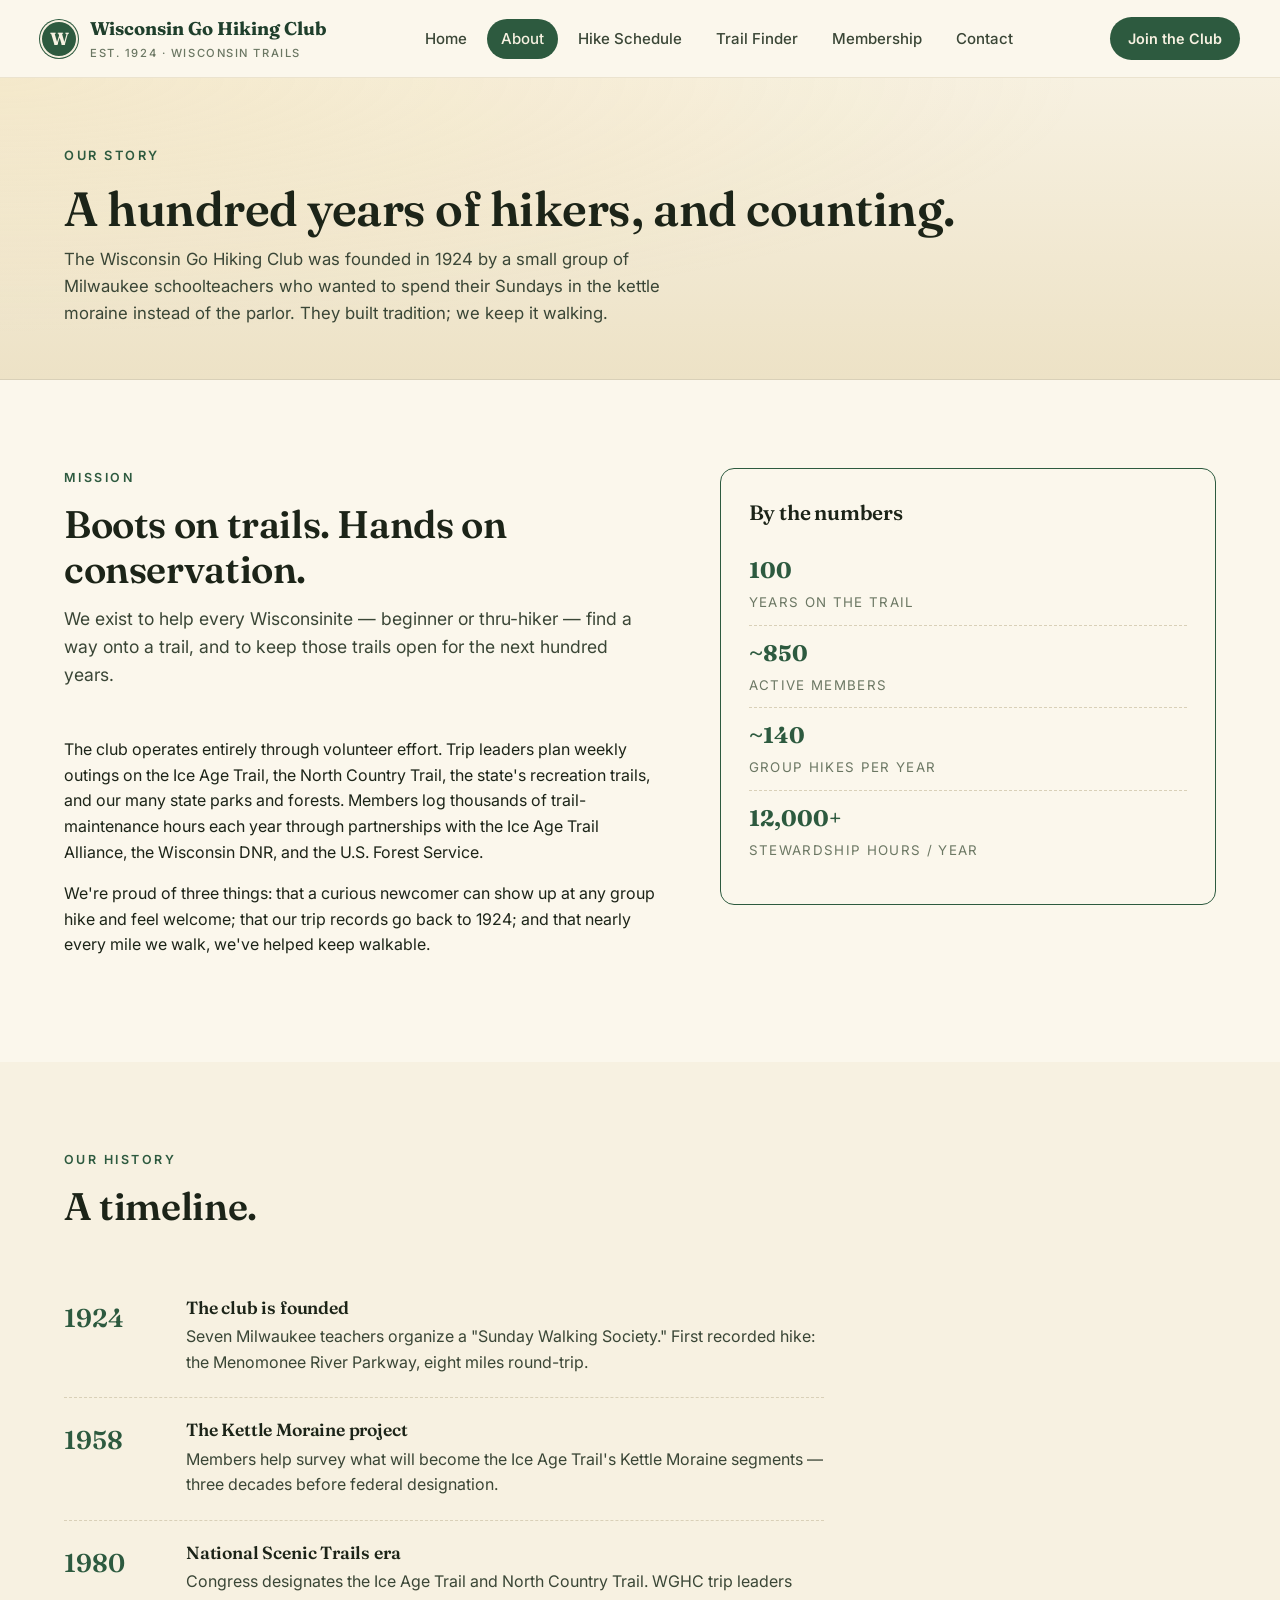
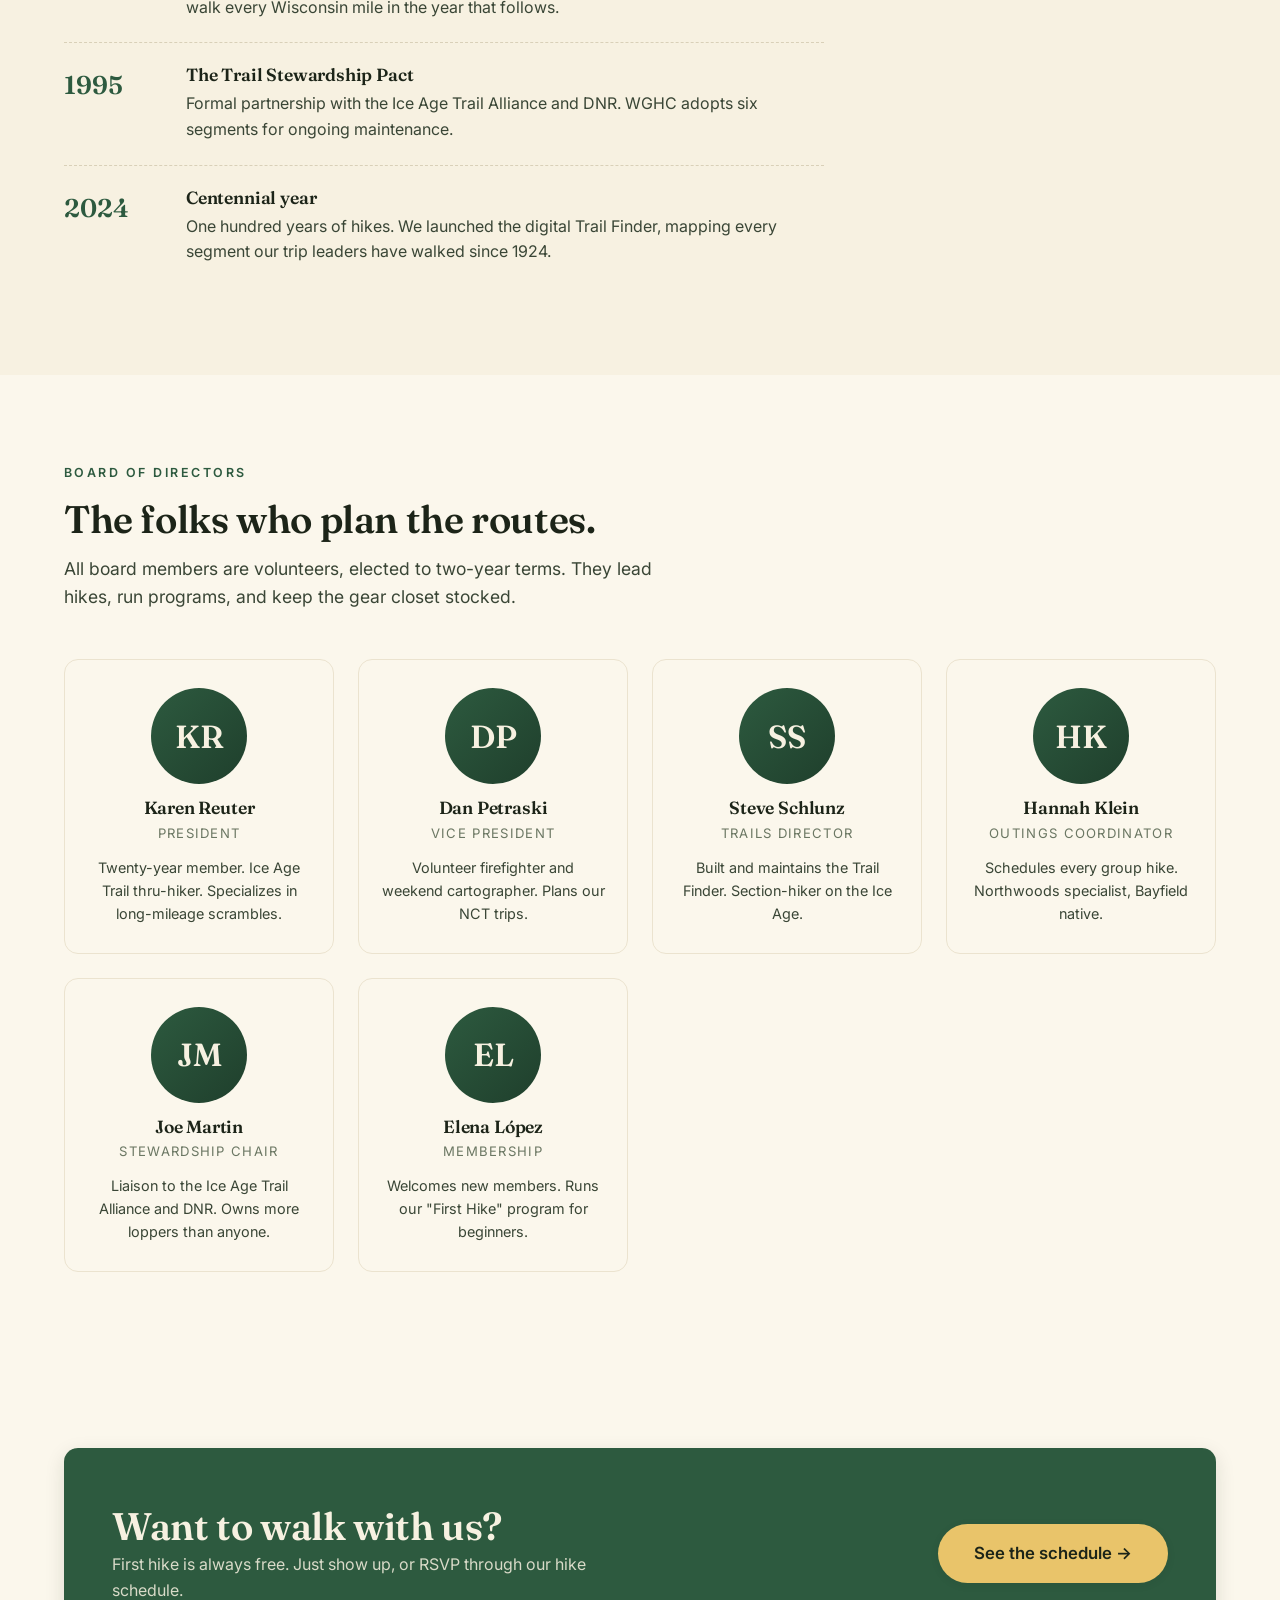
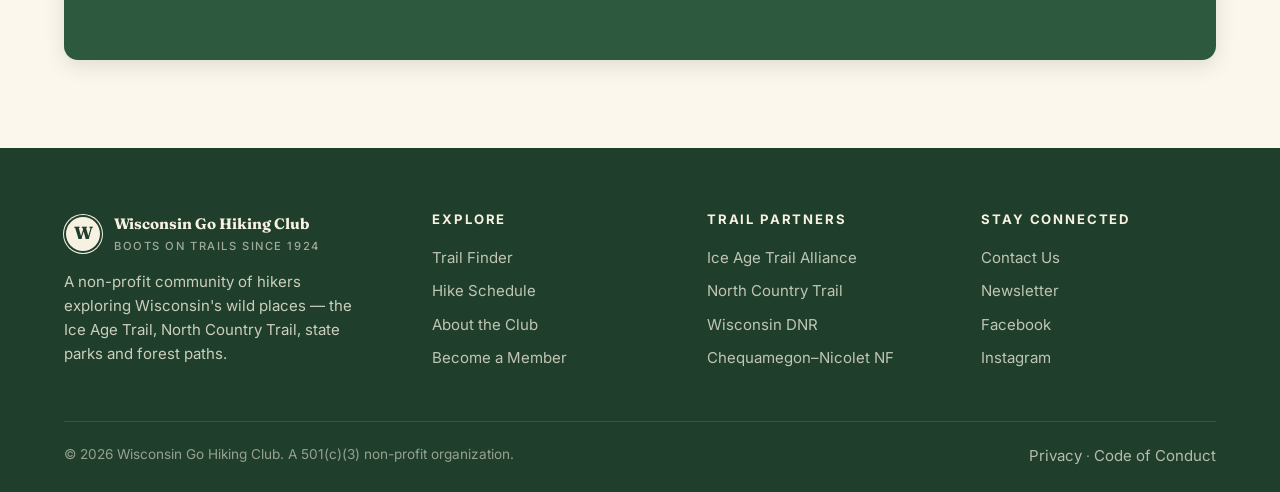
==== about.html @ 9f5a3e7f "Initial site: home, about, hikes, trail finder, membership, contact" ====
<!DOCTYPE html>
<html lang="en">
<head>
  <meta charset="UTF-8">
  <meta name="viewport" content="width=device-width, initial-scale=1.0">
  <title>About — Wisconsin Go Hiking Club</title>
  <link rel="preconnect" href="https://fonts.googleapis.com">
  <link rel="preconnect" href="https://fonts.gstatic.com" crossorigin>
  <link href="https://fonts.googleapis.com/css2?family=Fraunces:ital,wght@0,400;0,500;0,600;0,700;1,400;1,500&family=Inter:wght@400;500;600;700&display=swap" rel="stylesheet">
  <link rel="stylesheet" href="styles.css">
</head>
<body data-page="about">
  <div id="site-header"></div>

  <section class="search-hero">
    <div class="container">
      <span class="eyebrow" style="display:inline-block;font-size:.8rem;letter-spacing:.2em;text-transform:uppercase;color:var(--forest);font-weight:600;margin-bottom:14px;">Our story</span>
      <h1>A hundred years of hikers, and counting.</h1>
      <p>The Wisconsin Go Hiking Club was founded in 1924 by a small group of Milwaukee schoolteachers who wanted to spend their Sundays in the kettle moraine instead of the parlor. They built tradition; we keep it walking.</p>
    </div>
  </section>

  <section class="section">
    <div class="container" style="display:grid;grid-template-columns:1.2fr 1fr;gap:60px;align-items:start;">
      <div>
        <div class="section-head">
          <div class="eyebrow">Mission</div>
          <h2>Boots on trails. Hands on conservation.</h2>
          <p>We exist to help every Wisconsinite — beginner or thru-hiker — find a way onto a trail, and to keep those trails open for the next hundred years.</p>
        </div>

        <p>The club operates entirely through volunteer effort. Trip leaders plan weekly outings on the Ice Age Trail, the North Country Trail, the state's recreation trails, and our many state parks and forests. Members log thousands of trail-maintenance hours each year through partnerships with the Ice Age Trail Alliance, the Wisconsin DNR, and the U.S. Forest Service.</p>

        <p>We're proud of three things: that a curious newcomer can show up at any group hike and feel welcome; that our trip records go back to 1924; and that nearly every mile we walk, we've helped keep walkable.</p>
      </div>

      <div>
        <div class="pillar" style="border-color:var(--forest);">
          <h3 style="margin-bottom:18px;">By the numbers</h3>
          <ul style="list-style:none;padding:0;margin:0;">
            <li style="padding:10px 0;border-bottom:1px dashed var(--line);"><strong style="font-family:var(--font-serif);font-size:1.4rem;color:var(--forest);">100</strong><br><small style="color:var(--muted);text-transform:uppercase;letter-spacing:.1em;">years on the trail</small></li>
            <li style="padding:10px 0;border-bottom:1px dashed var(--line);"><strong style="font-family:var(--font-serif);font-size:1.4rem;color:var(--forest);">~850</strong><br><small style="color:var(--muted);text-transform:uppercase;letter-spacing:.1em;">active members</small></li>
            <li style="padding:10px 0;border-bottom:1px dashed var(--line);"><strong style="font-family:var(--font-serif);font-size:1.4rem;color:var(--forest);">~140</strong><br><small style="color:var(--muted);text-transform:uppercase;letter-spacing:.1em;">group hikes per year</small></li>
            <li style="padding:10px 0;"><strong style="font-family:var(--font-serif);font-size:1.4rem;color:var(--forest);">12,000+</strong><br><small style="color:var(--muted);text-transform:uppercase;letter-spacing:.1em;">stewardship hours / year</small></li>
          </ul>
        </div>
      </div>
    </div>
  </section>

  <section class="section cream">
    <div class="container">
      <div class="section-head">
        <div class="eyebrow">Our history</div>
        <h2>A timeline.</h2>
      </div>

      <div class="timeline">
        <div class="tl-item"><div class="tl-year">1924</div><div class="tl-body"><h4>The club is founded</h4><p>Seven Milwaukee teachers organize a "Sunday Walking Society." First recorded hike: the Menomonee River Parkway, eight miles round-trip.</p></div></div>
        <div class="tl-item"><div class="tl-year">1958</div><div class="tl-body"><h4>The Kettle Moraine project</h4><p>Members help survey what will become the Ice Age Trail's Kettle Moraine segments — three decades before federal designation.</p></div></div>
        <div class="tl-item"><div class="tl-year">1980</div><div class="tl-body"><h4>National Scenic Trails era</h4><p>Congress designates the Ice Age Trail and North Country Trail. WGHC trip leaders walk every Wisconsin mile in the year that follows.</p></div></div>
        <div class="tl-item"><div class="tl-year">1995</div><div class="tl-body"><h4>The Trail Stewardship Pact</h4><p>Formal partnership with the Ice Age Trail Alliance and DNR. WGHC adopts six segments for ongoing maintenance.</p></div></div>
        <div class="tl-item"><div class="tl-year">2024</div><div class="tl-body"><h4>Centennial year</h4><p>One hundred years of hikes. We launched the digital Trail Finder, mapping every segment our trip leaders have walked since 1924.</p></div></div>
      </div>
    </div>
  </section>

  <section class="section">
    <div class="container">
      <div class="section-head">
        <div class="eyebrow">Board of Directors</div>
        <h2>The folks who plan the routes.</h2>
        <p>All board members are volunteers, elected to two-year terms. They lead hikes, run programs, and keep the gear closet stocked.</p>
      </div>
      <div class="leaders">
        <div class="leader"><div class="avatar">KR</div><h4>Karen Reuter</h4><div class="role">President</div><p>Twenty-year member. Ice Age Trail thru-hiker. Specializes in long-mileage scrambles.</p></div>
        <div class="leader"><div class="avatar">DP</div><h4>Dan Petraski</h4><div class="role">Vice President</div><p>Volunteer firefighter and weekend cartographer. Plans our NCT trips.</p></div>
        <div class="leader"><div class="avatar">SS</div><h4>Steve Schlunz</h4><div class="role">Trails Director</div><p>Built and maintains the Trail Finder. Section-hiker on the Ice Age.</p></div>
        <div class="leader"><div class="avatar">HK</div><h4>Hannah Klein</h4><div class="role">Outings Coordinator</div><p>Schedules every group hike. Northwoods specialist, Bayfield native.</p></div>
        <div class="leader"><div class="avatar">JM</div><h4>Joe Martin</h4><div class="role">Stewardship Chair</div><p>Liaison to the Ice Age Trail Alliance and DNR. Owns more loppers than anyone.</p></div>
        <div class="leader"><div class="avatar">EL</div><h4>Elena López</h4><div class="role">Membership</div><p>Welcomes new members. Runs our "First Hike" program for beginners.</p></div>
      </div>
    </div>
  </section>

  <section class="section">
    <div class="container">
      <div class="cta-banner">
        <div>
          <h2>Want to walk with us?</h2>
          <p>First hike is always free. Just show up, or RSVP through our hike schedule.</p>
        </div>
        <a href="hikes.html" class="btn large">See the schedule →</a>
      </div>
    </div>
  </section>

  <div id="site-footer"></div>
  <script src="partials.js"></script>
</body>
</html>
---- styles.css ----
/* =========================================================================
   Wisconsin Go Hiking Club — Website Redesign
   ========================================================================= */

:root {
  /* Brand palette */
  --forest:      #2d5a3f;
  --forest-deep: #1f3f2c;
  --forest-soft: #4a7a5c;
  --moss:        #6b8e5a;
  --cream:       #f7f1e1;
  --parchment:   #fbf7ec;
  --bark:        #5c4a36;
  --ink:         #1c2418;
  --ink-soft:    #3a4636;
  --muted:       #6b7763;
  --line:        #d9d0b8;
  --line-soft:   #ebe3cf;

  /* Trail accents (from app) */
  --iat: #e9c46a;       /* Ice Age Trail */
  --nct: #4a90d9;       /* North Country Trail */
  --nrt: #515e3c;       /* Recreation & Forest Trails */
  --park: #b08968;      /* Parks accent */

  /* Difficulty (from app) */
  --diff-easy:      #2d6a4f;
  --diff-moderate:  #c89421;
  --diff-strenuous: #c0533a;

  /* Sizing */
  --radius:      14px;
  --radius-sm:   8px;
  --shadow-sm:   0 2px 8px rgba(28, 36, 24, 0.08);
  --shadow-md:   0 6px 20px rgba(28, 36, 24, 0.12);
  --shadow-lg:   0 18px 40px rgba(28, 36, 24, 0.18);
  --container:   1200px;

  /* Typography */
  --font-serif: "Fraunces", "Cormorant Garamond", "Georgia", serif;
  --font-sans:  "Inter", -apple-system, BlinkMacSystemFont, "Segoe UI", Roboto, sans-serif;
}

/* ---------- reset ---------- */
*, *::before, *::after { box-sizing: border-box; }
html { scroll-behavior: smooth; }
body {
  margin: 0;
  font-family: var(--font-sans);
  font-size: 16px;
  line-height: 1.6;
  color: var(--ink);
  background: var(--parchment);
  -webkit-font-smoothing: antialiased;
}
img { max-width: 100%; display: block; }
button { font-family: inherit; cursor: pointer; }
a { color: var(--forest); text-decoration: none; transition: color .15s; }
a:hover { color: var(--forest-deep); }

h1, h2, h3, h4 {
  font-family: var(--font-serif);
  font-weight: 600;
  color: var(--ink);
  line-height: 1.15;
  letter-spacing: -0.01em;
  margin: 0 0 .5em;
}
h1 { font-size: clamp(2.4rem, 5vw, 4rem); }
h2 { font-size: clamp(1.8rem, 3vw, 2.6rem); }
h3 { font-size: 1.3rem; }
p  { margin: 0 0 1em; }

.container { max-width: var(--container); margin: 0 auto; padding: 0 24px; }

/* ---------- topo background pattern ---------- */
.topo-bg {
  background-image:
    radial-gradient(ellipse at top left, rgba(45, 90, 63, 0.06), transparent 50%),
    radial-gradient(ellipse at bottom right, rgba(233, 196, 106, 0.08), transparent 50%);
}

/* ---------- top navigation ---------- */
.site-header {
  position: sticky; top: 0; z-index: 50;
  background: rgba(251, 247, 236, 0.92);
  backdrop-filter: blur(10px);
  -webkit-backdrop-filter: blur(10px);
  border-bottom: 1px solid var(--line-soft);
}
.nav {
  display: flex; align-items: center; justify-content: space-between;
  padding: 14px 0;
}
.brand {
  display: flex; align-items: center; gap: 12px;
  font-family: var(--font-serif);
  font-weight: 700;
  font-size: 1.15rem;
  color: var(--forest-deep);
}
.brand .logo {
  width: 38px; height: 38px;
  border-radius: 50%;
  background: var(--forest);
  display: grid; place-items: center;
  color: var(--cream);
  font-family: var(--font-serif);
  font-size: 1.1rem;
  font-weight: 700;
  box-shadow: inset 0 0 0 2px var(--cream), 0 0 0 1px var(--forest);
}
.brand .brand-text small {
  display: block;
  font-family: var(--font-sans);
  font-weight: 500;
  font-size: .7rem;
  letter-spacing: .14em;
  text-transform: uppercase;
  color: var(--muted);
  margin-top: 2px;
}

.nav-links {
  display: flex; gap: 6px; list-style: none; margin: 0; padding: 0;
}
.nav-links a {
  display: inline-block;
  padding: 8px 14px;
  border-radius: 999px;
  font-weight: 500;
  font-size: .94rem;
  color: var(--ink-soft);
}
.nav-links a:hover { background: var(--cream); color: var(--forest-deep); }
.nav-links a.active {
  background: var(--forest);
  color: var(--cream);
}

.nav-cta {
  background: var(--forest);
  color: var(--cream);
  padding: 10px 18px;
  border-radius: 999px;
  font-weight: 600;
  font-size: .9rem;
  border: 0;
}
.nav-cta:hover { background: var(--forest-deep); color: var(--cream); }

.menu-toggle { display: none; background: none; border: 0; font-size: 1.6rem; color: var(--forest-deep); }

@media (max-width: 880px) {
  .menu-toggle { display: block; }
  .nav-links, .nav-cta { display: none; }
  .nav-links.open { display: flex; flex-direction: column; position: absolute; top: 70px; right: 24px; background: var(--parchment); padding: 14px; border-radius: var(--radius); box-shadow: var(--shadow-md); border: 1px solid var(--line-soft); }
}

/* ---------- buttons ---------- */
.btn {
  display: inline-flex; align-items: center; gap: 8px;
  background: var(--forest);
  color: var(--cream);
  padding: 14px 28px;
  border-radius: 999px;
  font-weight: 600;
  font-size: .98rem;
  border: 0;
  transition: transform .15s, background .15s, box-shadow .15s;
  box-shadow: var(--shadow-sm);
}
.btn:hover { background: var(--forest-deep); transform: translateY(-1px); color: var(--cream); box-shadow: var(--shadow-md); }
.btn.secondary { background: transparent; color: var(--forest-deep); border: 1.5px solid var(--forest); box-shadow: none; }
.btn.secondary:hover { background: var(--forest); color: var(--cream); }
.btn.large { padding: 16px 36px; font-size: 1.05rem; }
.btn.full { width: 100%; justify-content: center; }

/* ---------- hero ---------- */
.hero {
  position: relative;
  padding: 96px 0 120px;
  background:
    radial-gradient(ellipse 80% 50% at 20% 30%, rgba(233, 196, 106, 0.22), transparent 70%),
    radial-gradient(ellipse 70% 50% at 80% 70%, rgba(74, 144, 217, 0.14), transparent 70%),
    linear-gradient(180deg, #f7f1e1 0%, #eee5cc 100%);
  overflow: hidden;
}
.hero::before {
  content: "";
  position: absolute; inset: 0;
  background-image:
    repeating-radial-gradient(circle at 20% 80%, transparent 0 30px, rgba(45, 90, 63, 0.04) 31px 32px),
    repeating-radial-gradient(circle at 80% 20%, transparent 0 25px, rgba(45, 90, 63, 0.03) 26px 27px);
  pointer-events: none;
}
.hero-inner { position: relative; max-width: 900px; }
.hero .eyebrow {
  display: inline-block;
  font-size: .8rem;
  letter-spacing: .2em;
  text-transform: uppercase;
  color: var(--forest);
  font-weight: 600;
  margin-bottom: 22px;
  padding: 8px 16px;
  background: rgba(255, 255, 255, 0.7);
  border-radius: 999px;
  border: 1px solid var(--line);
}
.hero h1 {
  margin-bottom: 22px;
  color: var(--ink);
}
.hero h1 em {
  font-style: italic;
  color: var(--forest);
  font-weight: 500;
}
.hero .lede {
  font-size: 1.2rem;
  color: var(--ink-soft);
  margin-bottom: 32px;
  max-width: 600px;
}
.hero-actions { display: flex; gap: 14px; flex-wrap: wrap; }

.hero-stats {
  display: grid;
  grid-template-columns: repeat(auto-fit, minmax(180px, 1fr));
  gap: 28px;
  margin-top: 72px;
  padding-top: 36px;
  border-top: 1px solid var(--line);
}
.stat .num {
  font-family: var(--font-serif);
  font-size: 2.4rem;
  font-weight: 600;
  color: var(--forest);
  line-height: 1;
}
.stat .lbl {
  display: block; margin-top: 6px;
  font-size: .85rem;
  letter-spacing: .12em;
  text-transform: uppercase;
  color: var(--muted);
}

/* ---------- generic sections ---------- */
.section { padding: 88px 0; }
.section.tight { padding: 56px 0; }
.section-head { max-width: 780px; margin-bottom: 48px; }
.section-head .eyebrow {
  font-size: .78rem;
  letter-spacing: .2em;
  text-transform: uppercase;
  color: var(--forest);
  font-weight: 600;
  margin-bottom: 14px;
}
.section-head h2 { margin-bottom: 14px; }
.section-head p { color: var(--ink-soft); font-size: 1.1rem; max-width: 640px; }
.section.cream { background: var(--cream); }
.section.forest { background: var(--forest-deep); color: var(--cream); }
.section.forest h2, .section.forest h3 { color: var(--cream); }
.section.forest p { color: rgba(247, 241, 225, 0.85); }

/* ---------- pillar grid (3-column on home) ---------- */
.pillars {
  display: grid;
  grid-template-columns: repeat(auto-fit, minmax(260px, 1fr));
  gap: 28px;
}
.pillar {
  background: var(--parchment);
  border: 1px solid var(--line-soft);
  border-radius: var(--radius);
  padding: 32px 28px;
  transition: transform .2s, box-shadow .2s, border-color .2s;
}
.pillar:hover { transform: translateY(-4px); box-shadow: var(--shadow-md); border-color: var(--line); }
.pillar .icon {
  width: 52px; height: 52px;
  border-radius: 12px;
  background: var(--cream);
  display: grid; place-items: center;
  font-size: 1.6rem;
  margin-bottom: 20px;
}
.pillar h3 { margin-bottom: 8px; }
.pillar p { color: var(--ink-soft); font-size: .98rem; margin-bottom: 0; }

/* ---------- hike event cards ---------- */
.events {
  display: grid;
  grid-template-columns: repeat(auto-fit, minmax(300px, 1fr));
  gap: 24px;
}
.event-card {
  background: var(--parchment);
  border: 1px solid var(--line-soft);
  border-radius: var(--radius);
  overflow: hidden;
  display: flex; flex-direction: column;
  transition: transform .2s, box-shadow .2s;
}
.event-card:hover { transform: translateY(-3px); box-shadow: var(--shadow-md); }
.event-card .event-img {
  height: 160px;
  background: linear-gradient(135deg, var(--forest-soft) 0%, var(--forest-deep) 100%);
  position: relative;
  overflow: hidden;
}
.event-card .event-img::after {
  content: "";
  position: absolute; inset: 0;
  background:
    radial-gradient(ellipse at 30% 70%, rgba(233, 196, 106, 0.3), transparent 60%),
    radial-gradient(ellipse at 70% 30%, rgba(247, 241, 225, 0.15), transparent 60%);
}
.event-card.iat .event-img { background: linear-gradient(135deg, #d4a843 0%, #8b6f2a 100%); }
.event-card.nct .event-img { background: linear-gradient(135deg, #6ba9e3 0%, #2d5a8a 100%); }
.event-card.nrt .event-img { background: linear-gradient(135deg, #6b8e5a 0%, #34452a 100%); }
.event-card .event-body { padding: 22px 24px; flex: 1; display: flex; flex-direction: column; }
.event-card .date-chip {
  display: inline-flex; align-items: center; gap: 8px;
  font-size: .82rem;
  font-weight: 600;
  color: var(--forest-deep);
  letter-spacing: .04em;
  text-transform: uppercase;
  margin-bottom: 10px;
}
.event-card h3 { font-size: 1.25rem; margin-bottom: 8px; }
.event-card .event-meta {
  display: flex; gap: 14px; flex-wrap: wrap;
  font-size: .85rem; color: var(--muted);
  margin-top: 12px;
  padding-top: 14px;
  border-top: 1px dashed var(--line);
}
.event-card .event-meta span { display: inline-flex; align-items: center; gap: 5px; }

/* ---------- trail-system showcase ---------- */
.trail-systems {
  display: grid;
  grid-template-columns: repeat(auto-fit, minmax(280px, 1fr));
  gap: 24px;
}
.ts-card {
  position: relative;
  padding: 36px 28px 32px;
  border-radius: var(--radius);
  overflow: hidden;
  color: var(--ink);
  background: var(--parchment);
  border: 1px solid var(--line-soft);
  transition: transform .25s, box-shadow .25s;
}
.ts-card:hover { transform: translateY(-4px); box-shadow: var(--shadow-md); }
.ts-card.iat { background: linear-gradient(160deg, #f9e9b8 0%, #f7f1e1 80%); border-color: #e9c46a; }
.ts-card.nct { background: linear-gradient(160deg, #cfe1f4 0%, #f3f6fb 80%); border-color: #8db8e0; color: var(--ink); }
.ts-card.nrt { background: linear-gradient(160deg, #cad8b8 0%, #ecefe2 80%); border-color: #8aa074; }
.ts-card .ts-icon { font-size: 2.4rem; margin-bottom: 14px; }
.ts-card h3 { font-size: 1.45rem; margin-bottom: 4px; }
.ts-card .ts-miles {
  font-family: var(--font-serif);
  font-size: 1.05rem;
  color: var(--forest-deep);
  font-weight: 600;
  margin-bottom: 14px;
}
.ts-card p { color: var(--ink-soft); font-size: .96rem; margin-bottom: 18px; }
.ts-card .ts-link {
  font-weight: 600; font-size: .9rem;
  color: var(--forest-deep);
  text-decoration: underline; text-underline-offset: 4px;
}

/* ---------- footer ---------- */
.site-footer {
  background: var(--forest-deep);
  color: rgba(247, 241, 225, 0.8);
  padding: 64px 0 24px;
  margin-top: 0;
}
.footer-grid {
  display: grid;
  grid-template-columns: 1.4fr 1fr 1fr 1fr;
  gap: 40px;
  margin-bottom: 40px;
}
.site-footer h4 {
  color: var(--cream);
  font-family: var(--font-sans);
  font-size: .82rem;
  letter-spacing: .14em;
  text-transform: uppercase;
  margin-bottom: 18px;
  font-weight: 700;
}
.site-footer ul { list-style: none; margin: 0; padding: 0; }
.site-footer ul li { margin-bottom: 8px; }
.site-footer a { color: rgba(247, 241, 225, 0.75); font-size: .94rem; }
.site-footer a:hover { color: var(--iat); }
.site-footer .brand { color: var(--cream); margin-bottom: 14px; }
.site-footer .brand .logo { background: var(--cream); color: var(--forest-deep); box-shadow: inset 0 0 0 2px var(--forest-deep), 0 0 0 1px var(--cream); }
.site-footer .brand .brand-text small { color: rgba(247, 241, 225, 0.6); }
.footer-bottom {
  border-top: 1px solid rgba(247, 241, 225, 0.12);
  padding-top: 22px;
  display: flex; justify-content: space-between; flex-wrap: wrap; gap: 12px;
  font-size: .85rem;
  color: rgba(247, 241, 225, 0.55);
}
@media (max-width: 800px) {
  .footer-grid { grid-template-columns: 1fr 1fr; }
}
@media (max-width: 500px) {
  .footer-grid { grid-template-columns: 1fr; }
}

/* =========================================================================
   Trail Search Page
   ========================================================================= */
.search-hero {
  background:
    radial-gradient(ellipse at top left, rgba(233, 196, 106, 0.18), transparent 60%),
    linear-gradient(180deg, #f7f1e1 0%, #ede2c6 100%);
  padding: 64px 0 36px;
  border-bottom: 1px solid var(--line);
}
.search-hero h1 { font-size: clamp(2rem, 4vw, 3rem); margin-bottom: 10px; }
.search-hero p { color: var(--ink-soft); font-size: 1.05rem; max-width: 620px; }

.search-bar {
  margin-top: 28px;
  background: #fff;
  border: 1px solid var(--line);
  border-radius: var(--radius);
  padding: 6px 6px 6px 22px;
  display: flex; align-items: center; gap: 12px;
  box-shadow: var(--shadow-sm);
}
.search-bar input {
  flex: 1;
  border: 0;
  outline: none;
  font-size: 1.05rem;
  padding: 14px 0;
  background: transparent;
  font-family: inherit;
  color: var(--ink);
}
.search-bar .clear-x {
  background: none; border: 0; color: var(--muted); font-size: 1.4rem;
  padding: 6px 10px; cursor: pointer;
}
.search-bar .search-go {
  background: var(--forest);
  color: var(--cream);
  border: 0;
  padding: 12px 28px;
  border-radius: 10px;
  font-weight: 600;
}

.search-tools {
  display: flex;
  flex-wrap: wrap;
  align-items: center;
  gap: 18px 28px;
  margin-top: 22px;
  font-size: .92rem;
  color: var(--ink-soft);
}
.search-tools .tool-group {
  display: flex; align-items: center; gap: 10px;
}
.search-tools label.lbl {
  font-weight: 600;
  font-size: .78rem;
  letter-spacing: .12em;
  text-transform: uppercase;
  color: var(--muted);
}
.chips { display: flex; gap: 6px; flex-wrap: wrap; }
.chip {
  background: transparent;
  border: 1px solid var(--line);
  color: var(--ink-soft);
  padding: 6px 14px;
  border-radius: 999px;
  font-size: .85rem;
  font-weight: 500;
  transition: all .15s;
}
.chip:hover { border-color: var(--forest); color: var(--forest-deep); }
.chip.active {
  background: var(--forest);
  border-color: var(--forest);
  color: var(--cream);
}
.chip.iat.active      { background: var(--iat); border-color: var(--iat); color: var(--ink); }
.chip.nct.active      { background: var(--nct); border-color: var(--nct); color: #fff; }
.chip.nrt.active      { background: var(--nrt); border-color: var(--nrt); color: var(--cream); }
.chip.easy.active     { background: var(--diff-easy); border-color: var(--diff-easy); color: #fff; }
.chip.moderate.active { background: var(--diff-moderate); border-color: var(--diff-moderate); color: var(--ink); }
.chip.strenuous.active{ background: var(--diff-strenuous); border-color: var(--diff-strenuous); color: #fff; }

.toggle {
  display: inline-flex; align-items: center; gap: 8px;
  cursor: pointer; user-select: none;
}
.toggle input { accent-color: var(--forest); width: 16px; height: 16px; }

select.sort-select {
  background: #fff;
  border: 1px solid var(--line);
  padding: 8px 14px;
  border-radius: 999px;
  font-family: inherit;
  font-size: .9rem;
  color: var(--ink);
  cursor: pointer;
}

/* result summary bar */
.result-summary {
  padding: 18px 0;
  border-bottom: 1px solid var(--line-soft);
  font-size: .92rem;
  color: var(--muted);
  display: flex; justify-content: space-between; flex-wrap: wrap; gap: 10px;
}
.result-summary strong { color: var(--ink); font-weight: 600; }

/* result list */
.results {
  padding: 24px 0 80px;
  display: grid;
  grid-template-columns: repeat(auto-fill, minmax(330px, 1fr));
  gap: 22px;
}
.result-card {
  background: #fff;
  border: 1px solid var(--line-soft);
  border-radius: var(--radius);
  padding: 22px 22px 18px;
  transition: transform .15s, box-shadow .15s, border-color .15s;
  position: relative;
  display: flex; flex-direction: column;
  cursor: pointer;
}
.result-card:hover {
  transform: translateY(-3px);
  box-shadow: var(--shadow-md);
  border-color: var(--line);
}
.result-card .trail-stripe {
  position: absolute;
  top: 0; left: 0; bottom: 0;
  width: 5px;
  border-radius: var(--radius) 0 0 var(--radius);
}
.result-card.tid-iat .trail-stripe { background: var(--iat); }
.result-card.tid-nct .trail-stripe { background: var(--nct); }
.result-card.tid-nrt .trail-stripe { background: var(--nrt); }
.result-card.tid-park .trail-stripe { background: var(--park); }

.result-head {
  display: flex; justify-content: space-between; align-items: flex-start; gap: 10px;
  margin-bottom: 8px;
}
.result-head h3 {
  font-size: 1.15rem; margin: 0;
  line-height: 1.3;
}
.miles-badge {
  font-family: var(--font-serif);
  font-size: 1rem;
  font-weight: 600;
  color: var(--forest-deep);
  white-space: nowrap;
  background: var(--cream);
  padding: 4px 10px;
  border-radius: 999px;
}

.result-tags { display: flex; flex-wrap: wrap; gap: 6px; margin-bottom: 10px; }
.tag {
  display: inline-block;
  font-size: .72rem;
  font-weight: 600;
  letter-spacing: .06em;
  text-transform: uppercase;
  padding: 3px 9px;
  border-radius: 999px;
}
.tag.iat { background: rgba(233, 196, 106, 0.22); color: #8a6914; }
.tag.nct { background: rgba(74, 144, 217, 0.18); color: #205a90; }
.tag.nrt { background: rgba(81, 94, 60, 0.18); color: #3a4a25; }
.tag.park { background: rgba(176, 137, 104, 0.2); color: #6d4c2c; }
.tag.diff-easy      { background: rgba(45, 106, 79, 0.16); color: var(--diff-easy); }
.tag.diff-moderate  { background: rgba(233, 196, 106, 0.3); color: #8a6914; }
.tag.diff-strenuous { background: rgba(192, 83, 58, 0.18); color: var(--diff-strenuous); }
.tag.connecting { background: var(--line-soft); color: var(--muted); }

.result-county {
  font-size: .85rem; color: var(--muted);
  margin-bottom: 10px;
}
.result-county::before { content: "📍 "; }
.result-feat {
  font-size: .94rem; color: var(--ink-soft);
  margin-bottom: 10px;
}
.result-endpoint {
  font-size: .82rem; color: var(--muted);
  margin: 8px 0 0;
  padding-top: 10px;
  border-top: 1px dashed var(--line);
  line-height: 1.45;
}
.result-actions {
  display: flex; gap: 8px; margin-top: 12px;
}
.result-actions a {
  font-size: .82rem;
  font-weight: 600;
  color: var(--forest-deep);
  padding: 6px 12px;
  border-radius: 999px;
  background: var(--cream);
  border: 1px solid var(--line-soft);
}
.result-actions a:hover { background: var(--forest); color: var(--cream); border-color: var(--forest); }

.no-results {
  grid-column: 1/-1;
  padding: 60px 24px;
  text-align: center;
  color: var(--muted);
  background: var(--cream);
  border-radius: var(--radius);
  border: 1px dashed var(--line);
}
.no-results h3 { color: var(--ink); font-size: 1.3rem; margin-bottom: 8px; }

/* =========================================================================
   Form (membership, contact)
   ========================================================================= */
.form-card {
  background: var(--parchment);
  border: 1px solid var(--line-soft);
  border-radius: var(--radius);
  padding: 36px;
  max-width: 640px;
}
.form-row { margin-bottom: 18px; }
.form-row label {
  display: block;
  font-size: .82rem;
  font-weight: 600;
  letter-spacing: .08em;
  text-transform: uppercase;
  color: var(--muted);
  margin-bottom: 6px;
}
.form-row input, .form-row textarea, .form-row select {
  width: 100%;
  background: #fff;
  border: 1px solid var(--line);
  padding: 12px 14px;
  border-radius: var(--radius-sm);
  font-family: inherit;
  font-size: 1rem;
  color: var(--ink);
}
.form-row input:focus, .form-row textarea:focus, .form-row select:focus {
  outline: none;
  border-color: var(--forest);
  box-shadow: 0 0 0 3px rgba(45, 90, 63, 0.14);
}

/* membership tiers */
.tiers {
  display: grid;
  grid-template-columns: repeat(auto-fit, minmax(260px, 1fr));
  gap: 22px;
  margin-bottom: 48px;
}
.tier {
  background: var(--parchment);
  border: 1px solid var(--line-soft);
  border-radius: var(--radius);
  padding: 32px 28px;
  position: relative;
}
.tier.featured { border: 2px solid var(--forest); background: #fff; box-shadow: var(--shadow-md); }
.tier .ribbon {
  position: absolute; top: -12px; right: 20px;
  background: var(--forest); color: var(--cream);
  font-size: .72rem; font-weight: 700; letter-spacing: .12em; text-transform: uppercase;
  padding: 4px 12px;
  border-radius: 999px;
}
.tier h3 { font-size: 1.3rem; margin-bottom: 4px; }
.tier .price {
  font-family: var(--font-serif);
  font-size: 2.4rem;
  font-weight: 600;
  color: var(--forest);
  margin: 14px 0;
}
.tier .price small { font-size: .9rem; color: var(--muted); font-family: var(--font-sans); font-weight: 500; }
.tier ul { list-style: none; padding: 0; margin: 0 0 22px; }
.tier ul li {
  padding: 6px 0 6px 22px;
  position: relative;
  color: var(--ink-soft);
  font-size: .95rem;
}
.tier ul li::before {
  content: "✓";
  position: absolute; left: 0;
  color: var(--forest);
  font-weight: 700;
}

/* leadership grid */
.leaders {
  display: grid;
  grid-template-columns: repeat(auto-fit, minmax(220px, 1fr));
  gap: 24px;
}
.leader {
  text-align: center;
  background: var(--parchment);
  border: 1px solid var(--line-soft);
  border-radius: var(--radius);
  padding: 28px 22px;
}
.leader .avatar {
  width: 96px; height: 96px;
  margin: 0 auto 14px;
  border-radius: 50%;
  background: linear-gradient(135deg, var(--forest) 0%, var(--forest-deep) 100%);
  color: var(--cream);
  display: grid; place-items: center;
  font-family: var(--font-serif);
  font-size: 2rem; font-weight: 600;
}
.leader h4 { font-family: var(--font-serif); margin-bottom: 4px; font-size: 1.1rem; }
.leader .role { font-size: .82rem; letter-spacing: .1em; text-transform: uppercase; color: var(--muted); margin-bottom: 12px; }
.leader p { font-size: .9rem; color: var(--ink-soft); margin: 0; }

/* ---------- timeline (about page) ---------- */
.timeline { max-width: 760px; }
.tl-item {
  display: grid;
  grid-template-columns: 100px 1fr;
  gap: 22px;
  padding: 22px 0;
  border-bottom: 1px dashed var(--line);
}
.tl-item:last-child { border-bottom: 0; }
.tl-year {
  font-family: var(--font-serif);
  font-size: 1.6rem;
  font-weight: 600;
  color: var(--forest);
}
.tl-body h4 { font-size: 1.1rem; margin-bottom: 6px; }
.tl-body p { color: var(--ink-soft); margin: 0; }

/* CTA banner */
.cta-banner {
  background: var(--forest);
  color: var(--cream);
  border-radius: var(--radius);
  padding: 56px 48px;
  display: flex; justify-content: space-between; align-items: center; gap: 24px;
  flex-wrap: wrap;
  box-shadow: var(--shadow-md);
}
.cta-banner h2 { color: var(--cream); margin-bottom: 4px; max-width: 540px; }
.cta-banner p { color: rgba(247, 241, 225, 0.85); margin: 0; max-width: 540px; }
.cta-banner .btn { background: var(--iat); color: var(--ink); }
.cta-banner .btn:hover { background: #f0d488; }

/* Detail panel for trail search */
.detail-panel {
  position: fixed;
  inset: 0;
  background: rgba(28, 36, 24, 0.45);
  backdrop-filter: blur(4px);
  z-index: 100;
  display: none;
  justify-content: center; align-items: flex-end;
  padding: 30px;
}
.detail-panel.open { display: flex; }
.detail-panel-inner {
  background: var(--parchment);
  border-radius: var(--radius) var(--radius) 0 0;
  max-width: 720px;
  width: 100%;
  max-height: 85vh;
  overflow-y: auto;
  padding: 36px 36px 28px;
  position: relative;
  box-shadow: var(--shadow-lg);
}
@media (min-width: 720px) {
  .detail-panel { align-items: center; }
  .detail-panel-inner { border-radius: var(--radius); }
}
.detail-panel .close-x {
  position: absolute; top: 16px; right: 16px;
  background: var(--cream);
  border: 1px solid var(--line);
  width: 36px; height: 36px;
  border-radius: 50%;
  font-size: 1.2rem; cursor: pointer;
  display: grid; place-items: center;
}
.detail-panel h2 { margin-bottom: 6px; }
.detail-panel .detail-meta { display: flex; gap: 10px; flex-wrap: wrap; margin-bottom: 18px; }
.detail-panel .detail-section { margin-bottom: 22px; }
.detail-panel .detail-section .lbl {
  font-size: .76rem;
  letter-spacing: .14em;
  text-transform: uppercase;
  color: var(--muted);
  font-weight: 600;
  margin-bottom: 6px;
}
.detail-panel .detail-section p { color: var(--ink-soft); margin: 0; line-height: 1.6; }
.detail-actions { display: flex; gap: 10px; flex-wrap: wrap; margin-top: 22px; padding-top: 22px; border-top: 1px solid var(--line); }

/* Area tag (new — for local trail areas) */
.tag.area { background: rgba(107, 142, 90, 0.2); color: #3e5530; }
.result-card.tid-area .trail-stripe { background: #6b8e5a; }

/* Elevation stats row */
.elev-stats {
  display: flex; flex-wrap: wrap; gap: 14px 22px;
  margin-bottom: 14px;
}
.stat-mini {
  display: flex; flex-direction: column;
  font-size: .82rem;
  color: var(--muted);
}
.stat-mini span {
  font-size: .68rem;
  letter-spacing: .12em;
  text-transform: uppercase;
  margin-bottom: 2px;
}
.stat-mini strong {
  font-family: var(--font-serif);
  font-size: 1.15rem;
  font-weight: 600;
  color: var(--forest-deep);
}

/* Elevation chart wrapper */
.elev-chart-wrap {
  background: #fff;
  border: 1px solid var(--line-soft);
  border-radius: var(--radius-sm);
  padding: 8px 8px 4px;
  margin-top: 8px;
}
.elev-loading {
  padding: 32px;
  text-align: center;
  color: var(--muted);
  font-size: .9rem;
}

/* Detail mini map */
.detail-map {
  height: 280px;
  border-radius: var(--radius-sm);
  border: 1px solid var(--line-soft);
  overflow: hidden;
  margin-top: 4px;
  background: var(--cream);
}

/* Leaflet popup tweaks to match site style */
.leaflet-popup-content-wrapper {
  border-radius: var(--radius-sm) !important;
  font-family: var(--font-sans);
}
.leaflet-popup-content { margin: 12px 14px !important; font-size: .92rem !important; }
.leaflet-container { font-family: var(--font-sans); }

/* utilities */
.center { text-align: center; }
.hidden { display: none !important; }
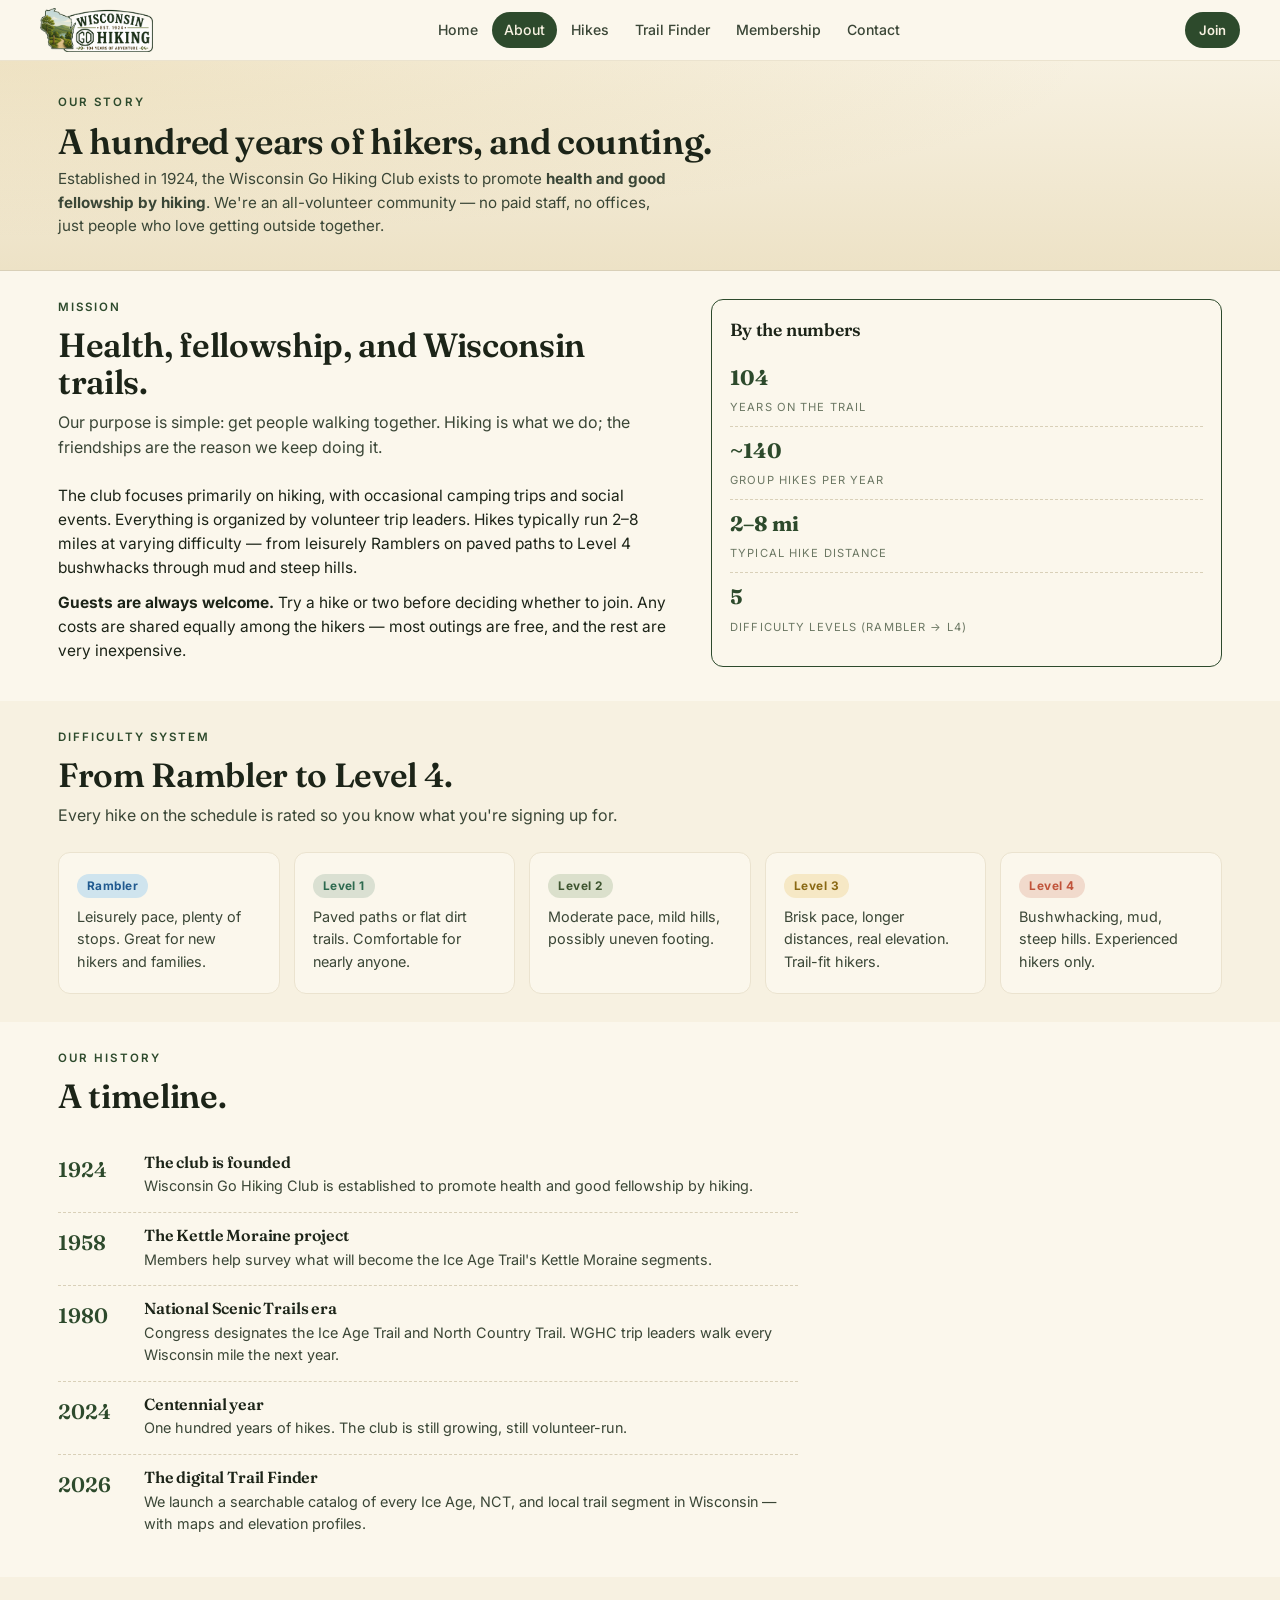
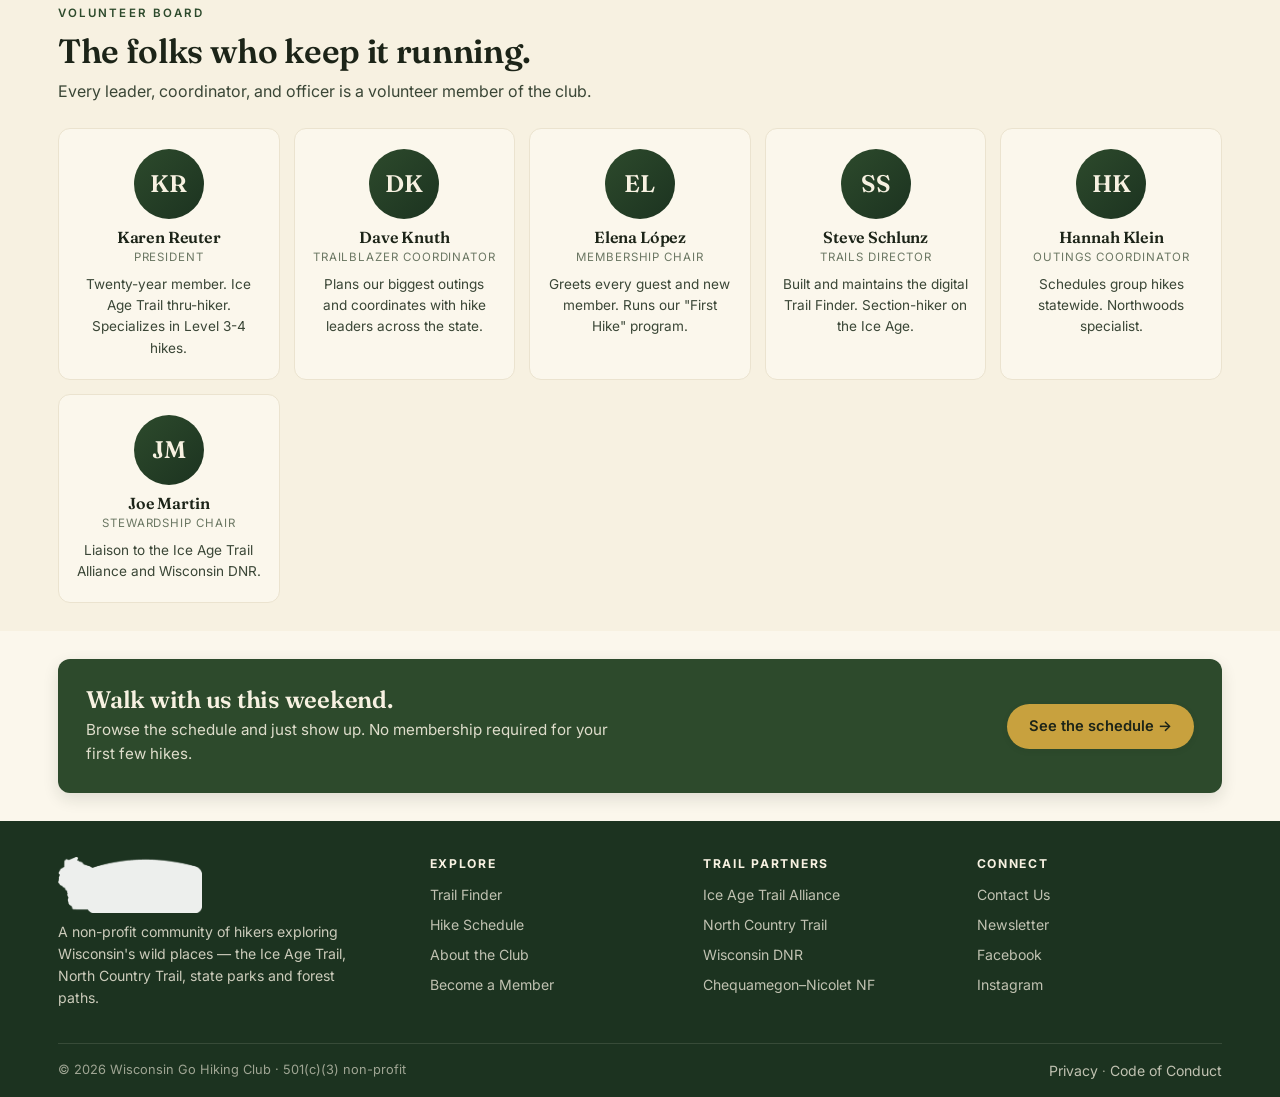
==== commit 664c6c81: "Incorporate real WGHC mission, guest policy, and 5-level difficulty system" ====
--- a/about.html
+++ b/about.html
@@ -2,8 +2,11 @@
 <html lang="en">
 <head>
   <meta charset="UTF-8">
-  <meta name="viewport" content="width=device-width, initial-scale=1.0">
+  <meta name="viewport" content="width=device-width, initial-scale=1.0, viewport-fit=cover">
+  <meta name="theme-color" content="#2d4a2c">
   <title>About — Wisconsin Go Hiking Club</title>
+  <link rel="icon" type="image/png" href="images/logo-mark.png">
+  <link rel="apple-touch-icon" href="images/logo-mark.png">
   <link rel="preconnect" href="https://fonts.googleapis.com">
   <link rel="preconnect" href="https://fonts.gstatic.com" crossorigin>
   <link href="https://fonts.googleapis.com/css2?family=Fraunces:ital,wght@0,400;0,500;0,600;0,700;1,400;1,500&family=Inter:wght@400;500;600;700&display=swap" rel="stylesheet">
@@ -14,41 +17,56 @@
 
   <section class="search-hero">
     <div class="container">
-      <span class="eyebrow" style="display:inline-block;font-size:.8rem;letter-spacing:.2em;text-transform:uppercase;color:var(--forest);font-weight:600;margin-bottom:14px;">Our story</span>
+      <span style="display:inline-block;font-size:.72rem;letter-spacing:.18em;text-transform:uppercase;color:var(--forest);font-weight:600;margin-bottom:10px;">Our story</span>
       <h1>A hundred years of hikers, and counting.</h1>
-      <p>The Wisconsin Go Hiking Club was founded in 1924 by a small group of Milwaukee schoolteachers who wanted to spend their Sundays in the kettle moraine instead of the parlor. They built tradition; we keep it walking.</p>
+      <p>Established in 1924, the Wisconsin Go Hiking Club exists to promote <strong>health and good fellowship by hiking</strong>. We're an all-volunteer community — no paid staff, no offices, just people who love getting outside together.</p>
     </div>
   </section>
 
-  <section class="section">
-    <div class="container" style="display:grid;grid-template-columns:1.2fr 1fr;gap:60px;align-items:start;">
+  <section class="section tight">
+    <div class="container" style="display:grid;grid-template-columns:1.2fr 1fr;gap:40px;align-items:start;">
       <div>
         <div class="section-head">
           <div class="eyebrow">Mission</div>
-          <h2>Boots on trails. Hands on conservation.</h2>
-          <p>We exist to help every Wisconsinite — beginner or thru-hiker — find a way onto a trail, and to keep those trails open for the next hundred years.</p>
+          <h2>Health, fellowship, and Wisconsin trails.</h2>
+          <p>Our purpose is simple: get people walking together. Hiking is what we do; the friendships are the reason we keep doing it.</p>
         </div>
-
-        <p>The club operates entirely through volunteer effort. Trip leaders plan weekly outings on the Ice Age Trail, the North Country Trail, the state's recreation trails, and our many state parks and forests. Members log thousands of trail-maintenance hours each year through partnerships with the Ice Age Trail Alliance, the Wisconsin DNR, and the U.S. Forest Service.</p>
-
-        <p>We're proud of three things: that a curious newcomer can show up at any group hike and feel welcome; that our trip records go back to 1924; and that nearly every mile we walk, we've helped keep walkable.</p>
+        <p>The club focuses primarily on hiking, with occasional camping trips and social events. Everything is organized by volunteer trip leaders. Hikes typically run 2–8 miles at varying difficulty — from leisurely Ramblers on paved paths to Level 4 bushwhacks through mud and steep hills.</p>
+        <p><strong>Guests are always welcome.</strong> Try a hike or two before deciding whether to join. Any costs are shared equally among the hikers — most outings are free, and the rest are very inexpensive.</p>
       </div>
 
       <div>
         <div class="pillar" style="border-color:var(--forest);">
-          <h3 style="margin-bottom:18px;">By the numbers</h3>
+          <h3 style="margin-bottom:14px;font-size:1.1rem;">By the numbers</h3>
           <ul style="list-style:none;padding:0;margin:0;">
-            <li style="padding:10px 0;border-bottom:1px dashed var(--line);"><strong style="font-family:var(--font-serif);font-size:1.4rem;color:var(--forest);">100</strong><br><small style="color:var(--muted);text-transform:uppercase;letter-spacing:.1em;">years on the trail</small></li>
-            <li style="padding:10px 0;border-bottom:1px dashed var(--line);"><strong style="font-family:var(--font-serif);font-size:1.4rem;color:var(--forest);">~850</strong><br><small style="color:var(--muted);text-transform:uppercase;letter-spacing:.1em;">active members</small></li>
-            <li style="padding:10px 0;border-bottom:1px dashed var(--line);"><strong style="font-family:var(--font-serif);font-size:1.4rem;color:var(--forest);">~140</strong><br><small style="color:var(--muted);text-transform:uppercase;letter-spacing:.1em;">group hikes per year</small></li>
-            <li style="padding:10px 0;"><strong style="font-family:var(--font-serif);font-size:1.4rem;color:var(--forest);">12,000+</strong><br><small style="color:var(--muted);text-transform:uppercase;letter-spacing:.1em;">stewardship hours / year</small></li>
+            <li style="padding:8px 0;border-bottom:1px dashed var(--line);"><strong style="font-family:var(--font-serif);font-size:1.3rem;color:var(--forest);">104</strong><br><small style="color:var(--muted);text-transform:uppercase;letter-spacing:.1em;font-size:.7rem;">Years on the trail</small></li>
+            <li style="padding:8px 0;border-bottom:1px dashed var(--line);"><strong style="font-family:var(--font-serif);font-size:1.3rem;color:var(--forest);">~140</strong><br><small style="color:var(--muted);text-transform:uppercase;letter-spacing:.1em;font-size:.7rem;">Group hikes per year</small></li>
+            <li style="padding:8px 0;border-bottom:1px dashed var(--line);"><strong style="font-family:var(--font-serif);font-size:1.3rem;color:var(--forest);">2–8 mi</strong><br><small style="color:var(--muted);text-transform:uppercase;letter-spacing:.1em;font-size:.7rem;">Typical hike distance</small></li>
+            <li style="padding:8px 0;"><strong style="font-family:var(--font-serif);font-size:1.3rem;color:var(--forest);">5</strong><br><small style="color:var(--muted);text-transform:uppercase;letter-spacing:.1em;font-size:.7rem;">Difficulty levels (Rambler → L4)</small></li>
           </ul>
         </div>
       </div>
     </div>
   </section>
 
-  <section class="section cream">
+  <section class="section cream tight">
+    <div class="container">
+      <div class="section-head">
+        <div class="eyebrow">Difficulty system</div>
+        <h2>From Rambler to Level 4.</h2>
+        <p>Every hike on the schedule is rated so you know what you're signing up for.</p>
+      </div>
+      <div class="diff-key-grid" style="margin-top:0;padding-top:0;border:0;">
+        <div class="pillar"><strong class="lvl lvl-rambler">Rambler</strong><p style="margin-top:8px;color:var(--ink-soft);font-size:.9rem;">Leisurely pace, plenty of stops. Great for new hikers and families.</p></div>
+        <div class="pillar"><strong class="lvl lvl-1">Level 1</strong><p style="margin-top:8px;color:var(--ink-soft);font-size:.9rem;">Paved paths or flat dirt trails. Comfortable for nearly anyone.</p></div>
+        <div class="pillar"><strong class="lvl lvl-2">Level 2</strong><p style="margin-top:8px;color:var(--ink-soft);font-size:.9rem;">Moderate pace, mild hills, possibly uneven footing.</p></div>
+        <div class="pillar"><strong class="lvl lvl-3">Level 3</strong><p style="margin-top:8px;color:var(--ink-soft);font-size:.9rem;">Brisk pace, longer distances, real elevation. Trail-fit hikers.</p></div>
+        <div class="pillar"><strong class="lvl lvl-4">Level 4</strong><p style="margin-top:8px;color:var(--ink-soft);font-size:.9rem;">Bushwhacking, mud, steep hills. Experienced hikers only.</p></div>
+      </div>
+    </div>
+  </section>
+
+  <section class="section tight">
     <div class="container">
       <div class="section-head">
         <div class="eyebrow">Our history</div>
@@ -56,41 +74,41 @@
       </div>
 
       <div class="timeline">
-        <div class="tl-item"><div class="tl-year">1924</div><div class="tl-body"><h4>The club is founded</h4><p>Seven Milwaukee teachers organize a "Sunday Walking Society." First recorded hike: the Menomonee River Parkway, eight miles round-trip.</p></div></div>
-        <div class="tl-item"><div class="tl-year">1958</div><div class="tl-body"><h4>The Kettle Moraine project</h4><p>Members help survey what will become the Ice Age Trail's Kettle Moraine segments — three decades before federal designation.</p></div></div>
-        <div class="tl-item"><div class="tl-year">1980</div><div class="tl-body"><h4>National Scenic Trails era</h4><p>Congress designates the Ice Age Trail and North Country Trail. WGHC trip leaders walk every Wisconsin mile in the year that follows.</p></div></div>
-        <div class="tl-item"><div class="tl-year">1995</div><div class="tl-body"><h4>The Trail Stewardship Pact</h4><p>Formal partnership with the Ice Age Trail Alliance and DNR. WGHC adopts six segments for ongoing maintenance.</p></div></div>
-        <div class="tl-item"><div class="tl-year">2024</div><div class="tl-body"><h4>Centennial year</h4><p>One hundred years of hikes. We launched the digital Trail Finder, mapping every segment our trip leaders have walked since 1924.</p></div></div>
+        <div class="tl-item"><div class="tl-year">1924</div><div class="tl-body"><h4>The club is founded</h4><p>Wisconsin Go Hiking Club is established to promote health and good fellowship by hiking.</p></div></div>
+        <div class="tl-item"><div class="tl-year">1958</div><div class="tl-body"><h4>The Kettle Moraine project</h4><p>Members help survey what will become the Ice Age Trail's Kettle Moraine segments.</p></div></div>
+        <div class="tl-item"><div class="tl-year">1980</div><div class="tl-body"><h4>National Scenic Trails era</h4><p>Congress designates the Ice Age Trail and North Country Trail. WGHC trip leaders walk every Wisconsin mile the next year.</p></div></div>
+        <div class="tl-item"><div class="tl-year">2024</div><div class="tl-body"><h4>Centennial year</h4><p>One hundred years of hikes. The club is still growing, still volunteer-run.</p></div></div>
+        <div class="tl-item"><div class="tl-year">2026</div><div class="tl-body"><h4>The digital Trail Finder</h4><p>We launch a searchable catalog of every Ice Age, NCT, and local trail segment in Wisconsin — with maps and elevation profiles.</p></div></div>
       </div>
     </div>
   </section>
 
-  <section class="section">
+  <section class="section cream tight">
     <div class="container">
       <div class="section-head">
-        <div class="eyebrow">Board of Directors</div>
-        <h2>The folks who plan the routes.</h2>
-        <p>All board members are volunteers, elected to two-year terms. They lead hikes, run programs, and keep the gear closet stocked.</p>
+        <div class="eyebrow">Volunteer board</div>
+        <h2>The folks who keep it running.</h2>
+        <p>Every leader, coordinator, and officer is a volunteer member of the club.</p>
       </div>
       <div class="leaders">
-        <div class="leader"><div class="avatar">KR</div><h4>Karen Reuter</h4><div class="role">President</div><p>Twenty-year member. Ice Age Trail thru-hiker. Specializes in long-mileage scrambles.</p></div>
-        <div class="leader"><div class="avatar">DP</div><h4>Dan Petraski</h4><div class="role">Vice President</div><p>Volunteer firefighter and weekend cartographer. Plans our NCT trips.</p></div>
-        <div class="leader"><div class="avatar">SS</div><h4>Steve Schlunz</h4><div class="role">Trails Director</div><p>Built and maintains the Trail Finder. Section-hiker on the Ice Age.</p></div>
-        <div class="leader"><div class="avatar">HK</div><h4>Hannah Klein</h4><div class="role">Outings Coordinator</div><p>Schedules every group hike. Northwoods specialist, Bayfield native.</p></div>
-        <div class="leader"><div class="avatar">JM</div><h4>Joe Martin</h4><div class="role">Stewardship Chair</div><p>Liaison to the Ice Age Trail Alliance and DNR. Owns more loppers than anyone.</p></div>
-        <div class="leader"><div class="avatar">EL</div><h4>Elena López</h4><div class="role">Membership</div><p>Welcomes new members. Runs our "First Hike" program for beginners.</p></div>
+        <div class="leader"><div class="avatar">KR</div><h4>Karen Reuter</h4><div class="role">President</div><p>Twenty-year member. Ice Age Trail thru-hiker. Specializes in Level 3-4 hikes.</p></div>
+        <div class="leader"><div class="avatar">DK</div><h4>Dave Knuth</h4><div class="role">Trailblazer Coordinator</div><p>Plans our biggest outings and coordinates with hike leaders across the state.</p></div>
+        <div class="leader"><div class="avatar">EL</div><h4>Elena López</h4><div class="role">Membership Chair</div><p>Greets every guest and new member. Runs our "First Hike" program.</p></div>
+        <div class="leader"><div class="avatar">SS</div><h4>Steve Schlunz</h4><div class="role">Trails Director</div><p>Built and maintains the digital Trail Finder. Section-hiker on the Ice Age.</p></div>
+        <div class="leader"><div class="avatar">HK</div><h4>Hannah Klein</h4><div class="role">Outings Coordinator</div><p>Schedules group hikes statewide. Northwoods specialist.</p></div>
+        <div class="leader"><div class="avatar">JM</div><h4>Joe Martin</h4><div class="role">Stewardship Chair</div><p>Liaison to the Ice Age Trail Alliance and Wisconsin DNR.</p></div>
       </div>
     </div>
   </section>
 
-  <section class="section">
+  <section class="section tight">
     <div class="container">
       <div class="cta-banner">
         <div>
-          <h2>Want to walk with us?</h2>
-          <p>First hike is always free. Just show up, or RSVP through our hike schedule.</p>
+          <h2>Walk with us this weekend.</h2>
+          <p>Browse the schedule and just show up. No membership required for your first few hikes.</p>
         </div>
-        <a href="hikes.html" class="btn large">See the schedule →</a>
+        <a href="hikes.html" class="btn">See the schedule →</a>
       </div>
     </div>
   </section>
--- a/styles.css
+++ b/styles.css
@@ -1,54 +1,53 @@
 /* =========================================================================
-   Wisconsin Go Hiking Club — Website Redesign
+   Wisconsin Go Hiking Club — Compact, mobile-first redesign
    ========================================================================= */
 
 :root {
-  /* Brand palette */
-  --forest:      #2d5a3f;
-  --forest-deep: #1f3f2c;
-  --forest-soft: #4a7a5c;
+  /* Brand palette — pulled from the logo: forest green + cream + bark */
+  --forest:      #2d4a2c;   /* darker, matches logo */
+  --forest-deep: #1c3320;
+  --forest-soft: #4a6c44;
   --moss:        #6b8e5a;
   --cream:       #f7f1e1;
   --parchment:   #fbf7ec;
-  --bark:        #5c4a36;
+  --bark:        #8b6f3a;
+  --bark-soft:   #b08968;
   --ink:         #1c2418;
   --ink-soft:    #3a4636;
   --muted:       #6b7763;
   --line:        #d9d0b8;
   --line-soft:   #ebe3cf;
 
-  /* Trail accents (from app) */
-  --iat: #e9c46a;       /* Ice Age Trail */
-  --nct: #4a90d9;       /* North Country Trail */
-  --nrt: #515e3c;       /* Recreation & Forest Trails */
-  --park: #b08968;      /* Parks accent */
-
-  /* Difficulty (from app) */
+  /* Trail accents */
+  --iat: #c8a13e;
+  --nct: #4a90d9;
+  --park: #b08968;
+  --area: #6b8e5a;
+
+  /* Difficulty */
   --diff-easy:      #2d6a4f;
   --diff-moderate:  #c89421;
   --diff-strenuous: #c0533a;
 
-  /* Sizing */
-  --radius:      14px;
+  --radius:      12px;
   --radius-sm:   8px;
-  --shadow-sm:   0 2px 8px rgba(28, 36, 24, 0.08);
-  --shadow-md:   0 6px 20px rgba(28, 36, 24, 0.12);
-  --shadow-lg:   0 18px 40px rgba(28, 36, 24, 0.18);
+  --shadow-sm:   0 2px 6px rgba(28,36,24,.08);
+  --shadow-md:   0 6px 16px rgba(28,36,24,.12);
+  --shadow-lg:   0 12px 32px rgba(28,36,24,.18);
   --container:   1200px;
 
-  /* Typography */
   --font-serif: "Fraunces", "Cormorant Garamond", "Georgia", serif;
   --font-sans:  "Inter", -apple-system, BlinkMacSystemFont, "Segoe UI", Roboto, sans-serif;
 }
 
-/* ---------- reset ---------- */
+/* reset */
 *, *::before, *::after { box-sizing: border-box; }
-html { scroll-behavior: smooth; }
+html { scroll-behavior: smooth; -webkit-text-size-adjust: 100%; }
 body {
   margin: 0;
   font-family: var(--font-sans);
-  font-size: 16px;
-  line-height: 1.6;
+  font-size: 15.5px;
+  line-height: 1.55;
   color: var(--ink);
   background: var(--parchment);
   -webkit-font-smoothing: antialiased;
@@ -62,99 +61,118 @@
   font-family: var(--font-serif);
   font-weight: 600;
   color: var(--ink);
-  line-height: 1.15;
+  line-height: 1.12;
   letter-spacing: -0.01em;
-  margin: 0 0 .5em;
-}
-h1 { font-size: clamp(2.4rem, 5vw, 4rem); }
-h2 { font-size: clamp(1.8rem, 3vw, 2.6rem); }
-h3 { font-size: 1.3rem; }
-p  { margin: 0 0 1em; }
-
-.container { max-width: var(--container); margin: 0 auto; padding: 0 24px; }
-
-/* ---------- topo background pattern ---------- */
+  margin: 0 0 .4em;
+}
+h1 { font-size: clamp(1.8rem, 4.5vw, 3rem); }
+h2 { font-size: clamp(1.4rem, 3vw, 2.1rem); }
+h3 { font-size: 1.15rem; }
+p  { margin: 0 0 .7em; }
+
+.container { max-width: var(--container); margin: 0 auto; padding: 0 18px; }
+
+/* ---------- topo background ---------- */
 .topo-bg {
   background-image:
-    radial-gradient(ellipse at top left, rgba(45, 90, 63, 0.06), transparent 50%),
-    radial-gradient(ellipse at bottom right, rgba(233, 196, 106, 0.08), transparent 50%);
-}
-
-/* ---------- top navigation ---------- */
+    radial-gradient(ellipse at top left, rgba(45,74,44,.07), transparent 50%),
+    radial-gradient(ellipse at bottom right, rgba(200,161,62,.08), transparent 50%);
+}
+
+/* ---------- HEADER (tight, sticky, mobile-aware) ---------- */
 .site-header {
   position: sticky; top: 0; z-index: 50;
-  background: rgba(251, 247, 236, 0.92);
+  background: rgba(251,247,236,.95);
   backdrop-filter: blur(10px);
   -webkit-backdrop-filter: blur(10px);
   border-bottom: 1px solid var(--line-soft);
 }
 .nav {
   display: flex; align-items: center; justify-content: space-between;
-  padding: 14px 0;
+  padding: 8px 0;
+  gap: 12px;
 }
 .brand {
-  display: flex; align-items: center; gap: 12px;
+  display: flex; align-items: center; gap: 10px;
+  text-decoration: none;
+  color: var(--forest-deep);
+  min-width: 0;
+}
+.brand-img-wide {
+  height: 44px;
+  width: auto;
+  max-width: 260px;
+  object-fit: contain;
+  display: block;
+}
+.brand-img-mark {
+  height: 38px; width: 38px;
+  display: none;
+}
+
+@media (max-width: 700px) {
+  .brand-img-wide { display: none; }
+  .brand-img-mark { display: block; }
+  .brand .brand-text { display: none; }
+}
+
+.brand .brand-text {
+  display: none;
+  /* fallback text — only shown if images don't load */
   font-family: var(--font-serif);
   font-weight: 700;
-  font-size: 1.15rem;
-  color: var(--forest-deep);
-}
-.brand .logo {
-  width: 38px; height: 38px;
-  border-radius: 50%;
-  background: var(--forest);
-  display: grid; place-items: center;
-  color: var(--cream);
-  font-family: var(--font-serif);
-  font-size: 1.1rem;
-  font-weight: 700;
-  box-shadow: inset 0 0 0 2px var(--cream), 0 0 0 1px var(--forest);
-}
-.brand .brand-text small {
-  display: block;
-  font-family: var(--font-sans);
-  font-weight: 500;
-  font-size: .7rem;
-  letter-spacing: .14em;
-  text-transform: uppercase;
-  color: var(--muted);
-  margin-top: 2px;
+  font-size: 1rem;
 }
 
 .nav-links {
-  display: flex; gap: 6px; list-style: none; margin: 0; padding: 0;
+  display: flex; gap: 2px; list-style: none; margin: 0; padding: 0;
 }
 .nav-links a {
   display: inline-block;
-  padding: 8px 14px;
+  padding: 7px 12px;
   border-radius: 999px;
   font-weight: 500;
-  font-size: .94rem;
+  font-size: .88rem;
   color: var(--ink-soft);
+  white-space: nowrap;
 }
 .nav-links a:hover { background: var(--cream); color: var(--forest-deep); }
-.nav-links a.active {
-  background: var(--forest);
-  color: var(--cream);
-}
+.nav-links a.active { background: var(--forest); color: var(--cream); }
 
 .nav-cta {
   background: var(--forest);
   color: var(--cream);
-  padding: 10px 18px;
-  border-radius: 999px;
-  font-weight: 600;
-  font-size: .9rem;
+  padding: 8px 14px;
+  border-radius: 999px;
+  font-weight: 600;
+  font-size: .82rem;
   border: 0;
+  white-space: nowrap;
 }
 .nav-cta:hover { background: var(--forest-deep); color: var(--cream); }
 
-.menu-toggle { display: none; background: none; border: 0; font-size: 1.6rem; color: var(--forest-deep); }
-
-@media (max-width: 880px) {
+.menu-toggle {
+  display: none;
+  background: none; border: 0;
+  font-size: 1.4rem; color: var(--forest-deep);
+  padding: 4px 8px;
+}
+
+@media (max-width: 920px) {
   .menu-toggle { display: block; }
-  .nav-links, .nav-cta { display: none; }
-  .nav-links.open { display: flex; flex-direction: column; position: absolute; top: 70px; right: 24px; background: var(--parchment); padding: 14px; border-radius: var(--radius); box-shadow: var(--shadow-md); border: 1px solid var(--line-soft); }
+  .nav-links {
+    display: none;
+    position: absolute; top: 56px; right: 14px; left: 14px;
+    flex-direction: column;
+    background: var(--parchment);
+    padding: 10px;
+    border-radius: var(--radius);
+    box-shadow: var(--shadow-md);
+    border: 1px solid var(--line-soft);
+  }
+  .nav-links.open { display: flex; }
+  .nav-links a { padding: 10px 12px; font-size: .95rem; }
+  .nav-cta { display: none; }
 }
 
 /* ---------- buttons ---------- */
@@ -162,141 +180,178 @@
   display: inline-flex; align-items: center; gap: 8px;
   background: var(--forest);
   color: var(--cream);
-  padding: 14px 28px;
-  border-radius: 999px;
-  font-weight: 600;
-  font-size: .98rem;
+  padding: 11px 22px;
+  border-radius: 999px;
+  font-weight: 600;
+  font-size: .92rem;
   border: 0;
   transition: transform .15s, background .15s, box-shadow .15s;
   box-shadow: var(--shadow-sm);
+  white-space: nowrap;
 }
 .btn:hover { background: var(--forest-deep); transform: translateY(-1px); color: var(--cream); box-shadow: var(--shadow-md); }
 .btn.secondary { background: transparent; color: var(--forest-deep); border: 1.5px solid var(--forest); box-shadow: none; }
 .btn.secondary:hover { background: var(--forest); color: var(--cream); }
-.btn.large { padding: 16px 36px; font-size: 1.05rem; }
+.btn.large { padding: 13px 26px; font-size: 1rem; }
 .btn.full { width: 100%; justify-content: center; }
 
-/* ---------- hero ---------- */
+/* ---------- HERO (compact) ---------- */
 .hero {
   position: relative;
-  padding: 96px 0 120px;
+  padding: 32px 0 40px;
   background:
-    radial-gradient(ellipse 80% 50% at 20% 30%, rgba(233, 196, 106, 0.22), transparent 70%),
-    radial-gradient(ellipse 70% 50% at 80% 70%, rgba(74, 144, 217, 0.14), transparent 70%),
-    linear-gradient(180deg, #f7f1e1 0%, #eee5cc 100%);
+    radial-gradient(ellipse 70% 50% at 20% 30%, rgba(200,161,62,.18), transparent 70%),
+    radial-gradient(ellipse 60% 50% at 80% 70%, rgba(74,144,217,.10), transparent 70%),
+    linear-gradient(180deg, #f7f1e1 0%, #efe5cd 100%);
   overflow: hidden;
 }
-.hero::before {
-  content: "";
-  position: absolute; inset: 0;
-  background-image:
-    repeating-radial-gradient(circle at 20% 80%, transparent 0 30px, rgba(45, 90, 63, 0.04) 31px 32px),
-    repeating-radial-gradient(circle at 80% 20%, transparent 0 25px, rgba(45, 90, 63, 0.03) 26px 27px);
-  pointer-events: none;
-}
-.hero-inner { position: relative; max-width: 900px; }
+.hero-inner {
+  position: relative;
+  display: grid;
+  grid-template-columns: 1fr 240px;
+  gap: 28px;
+  align-items: center;
+}
+.hero-copy { max-width: 640px; }
+.hero-seal {
+  width: 220px;
+  height: 220px;
+  margin-left: auto;
+}
+.hero-seal img {
+  width: 100%; height: 100%;
+  object-fit: contain;
+  filter: drop-shadow(0 6px 18px rgba(28,36,24,.18));
+}
+@media (max-width: 720px) {
+  .hero { padding: 24px 0 28px; }
+  .hero-inner { grid-template-columns: 1fr; gap: 16px; }
+  .hero-seal { width: 130px; height: 130px; margin: 0 auto; order: -1; }
+}
+
 .hero .eyebrow {
   display: inline-block;
-  font-size: .8rem;
-  letter-spacing: .2em;
+  font-size: .72rem;
+  letter-spacing: .18em;
   text-transform: uppercase;
   color: var(--forest);
   font-weight: 600;
-  margin-bottom: 22px;
-  padding: 8px 16px;
-  background: rgba(255, 255, 255, 0.7);
+  margin-bottom: 12px;
+  padding: 5px 11px;
+  background: rgba(255,255,255,.7);
   border-radius: 999px;
   border: 1px solid var(--line);
 }
-.hero h1 {
-  margin-bottom: 22px;
-  color: var(--ink);
-}
-.hero h1 em {
-  font-style: italic;
-  color: var(--forest);
-  font-weight: 500;
-}
+.hero h1 { margin-bottom: 14px; }
+.hero h1 em { font-style: italic; color: var(--forest); font-weight: 500; }
 .hero .lede {
-  font-size: 1.2rem;
+  font-size: 1.02rem;
   color: var(--ink-soft);
-  margin-bottom: 32px;
-  max-width: 600px;
-}
-.hero-actions { display: flex; gap: 14px; flex-wrap: wrap; }
+  margin-bottom: 18px;
+  max-width: 560px;
+}
+.hero-actions { display: flex; gap: 10px; flex-wrap: wrap; }
 
 .hero-stats {
   display: grid;
-  grid-template-columns: repeat(auto-fit, minmax(180px, 1fr));
-  gap: 28px;
-  margin-top: 72px;
-  padding-top: 36px;
+  grid-template-columns: repeat(4, 1fr);
+  gap: 14px;
+  margin-top: 26px;
+  padding-top: 18px;
   border-top: 1px solid var(--line);
 }
 .stat .num {
   font-family: var(--font-serif);
-  font-size: 2.4rem;
+  font-size: clamp(1.4rem, 3vw, 1.9rem);
   font-weight: 600;
   color: var(--forest);
   line-height: 1;
 }
 .stat .lbl {
-  display: block; margin-top: 6px;
-  font-size: .85rem;
-  letter-spacing: .12em;
+  display: block; margin-top: 4px;
+  font-size: .72rem;
+  letter-spacing: .08em;
   text-transform: uppercase;
   color: var(--muted);
 }
-
-/* ---------- generic sections ---------- */
-.section { padding: 88px 0; }
-.section.tight { padding: 56px 0; }
-.section-head { max-width: 780px; margin-bottom: 48px; }
+@media (max-width: 560px) {
+  .hero-stats { grid-template-columns: repeat(2, 1fr); gap: 12px; }
+  .stat .num { font-size: 1.3rem; }
+  .stat .lbl { font-size: .68rem; }
+}
+
+/* ---------- sections (tight) ---------- */
+.section { padding: 44px 0; }
+.section.tight { padding: 28px 0; }
+.section-head { max-width: 760px; margin-bottom: 24px; }
 .section-head .eyebrow {
-  font-size: .78rem;
-  letter-spacing: .2em;
+  font-size: .72rem;
+  letter-spacing: .18em;
   text-transform: uppercase;
   color: var(--forest);
   font-weight: 600;
-  margin-bottom: 14px;
-}
-.section-head h2 { margin-bottom: 14px; }
-.section-head p { color: var(--ink-soft); font-size: 1.1rem; max-width: 640px; }
-.section.cream { background: var(--cream); }
+  margin-bottom: 10px;
+}
+.section-head h2 { margin-bottom: 8px; }
+.section-head p { color: var(--ink-soft); font-size: 1rem; max-width: 620px; }
+.section.cream  { background: var(--cream); }
 .section.forest { background: var(--forest-deep); color: var(--cream); }
 .section.forest h2, .section.forest h3 { color: var(--cream); }
-.section.forest p { color: rgba(247, 241, 225, 0.85); }
-
-/* ---------- pillar grid (3-column on home) ---------- */
+.section.forest p { color: rgba(247,241,225,.88); }
+
+@media (max-width: 720px) {
+  .section { padding: 32px 0; }
+  .section.tight { padding: 22px 0; }
+  .section-head { margin-bottom: 18px; }
+}
+
+/* ---------- pillars / cards ---------- */
 .pillars {
   display: grid;
-  grid-template-columns: repeat(auto-fit, minmax(260px, 1fr));
-  gap: 28px;
+  grid-template-columns: repeat(auto-fit, minmax(240px, 1fr));
+  gap: 16px;
 }
 .pillar {
   background: var(--parchment);
   border: 1px solid var(--line-soft);
   border-radius: var(--radius);
-  padding: 32px 28px;
-  transition: transform .2s, box-shadow .2s, border-color .2s;
-}
-.pillar:hover { transform: translateY(-4px); box-shadow: var(--shadow-md); border-color: var(--line); }
+  padding: 20px 18px;
+  transition: transform .15s, box-shadow .15s, border-color .15s;
+}
+.pillar:hover { transform: translateY(-2px); box-shadow: var(--shadow-md); }
 .pillar .icon {
-  width: 52px; height: 52px;
-  border-radius: 12px;
+  width: 38px; height: 38px;
+  border-radius: 9px;
   background: var(--cream);
   display: grid; place-items: center;
-  font-size: 1.6rem;
-  margin-bottom: 20px;
-}
-.pillar h3 { margin-bottom: 8px; }
-.pillar p { color: var(--ink-soft); font-size: .98rem; margin-bottom: 0; }
-
-/* ---------- hike event cards ---------- */
+  font-size: 1.2rem;
+  margin-bottom: 10px;
+}
+.pillar h3 { margin-bottom: 4px; font-size: 1.08rem; }
+.pillar p { color: var(--ink-soft); font-size: .92rem; margin: 0; }
+
+/* horizontal-scroll cards on mobile */
+@media (max-width: 720px) {
+  .pillars.scroll-mobile {
+    display: flex;
+    grid-template-columns: none;
+    overflow-x: auto;
+    scroll-snap-type: x mandatory;
+    margin: 0 -18px;
+    padding: 4px 18px 12px;
+    gap: 12px;
+  }
+  .pillars.scroll-mobile .pillar {
+    flex: 0 0 78%;
+    scroll-snap-align: start;
+  }
+}
+
+/* ---------- event cards ---------- */
 .events {
   display: grid;
-  grid-template-columns: repeat(auto-fit, minmax(300px, 1fr));
-  gap: 24px;
+  grid-template-columns: repeat(auto-fit, minmax(260px, 1fr));
+  gap: 14px;
 }
 .event-card {
   background: var(--parchment);
@@ -304,334 +359,354 @@
   border-radius: var(--radius);
   overflow: hidden;
   display: flex; flex-direction: column;
-  transition: transform .2s, box-shadow .2s;
-}
-.event-card:hover { transform: translateY(-3px); box-shadow: var(--shadow-md); }
+  transition: transform .15s, box-shadow .15s;
+}
+.event-card:hover { transform: translateY(-2px); box-shadow: var(--shadow-md); }
 .event-card .event-img {
-  height: 160px;
-  background: linear-gradient(135deg, var(--forest-soft) 0%, var(--forest-deep) 100%);
+  height: 110px;
+  background: linear-gradient(135deg, var(--forest-soft), var(--forest-deep));
   position: relative;
-  overflow: hidden;
 }
 .event-card .event-img::after {
   content: "";
   position: absolute; inset: 0;
   background:
-    radial-gradient(ellipse at 30% 70%, rgba(233, 196, 106, 0.3), transparent 60%),
-    radial-gradient(ellipse at 70% 30%, rgba(247, 241, 225, 0.15), transparent 60%);
-}
-.event-card.iat .event-img { background: linear-gradient(135deg, #d4a843 0%, #8b6f2a 100%); }
-.event-card.nct .event-img { background: linear-gradient(135deg, #6ba9e3 0%, #2d5a8a 100%); }
-.event-card.nrt .event-img { background: linear-gradient(135deg, #6b8e5a 0%, #34452a 100%); }
-.event-card .event-body { padding: 22px 24px; flex: 1; display: flex; flex-direction: column; }
+    radial-gradient(ellipse at 30% 70%, rgba(200,161,62,.3), transparent 60%),
+    radial-gradient(ellipse at 70% 30%, rgba(247,241,225,.15), transparent 60%);
+}
+.event-card.iat .event-img { background: linear-gradient(135deg, #d4a843, #8b6f2a); }
+.event-card.nct .event-img { background: linear-gradient(135deg, #6ba9e3, #2d5a8a); }
+.event-card.nrt .event-img { background: linear-gradient(135deg, #6b8e5a, #34452a); }
+.event-card .event-body { padding: 14px 16px; flex: 1; display: flex; flex-direction: column; }
 .event-card .date-chip {
-  display: inline-flex; align-items: center; gap: 8px;
-  font-size: .82rem;
+  display: inline-flex; align-items: center; gap: 6px;
+  font-size: .75rem;
   font-weight: 600;
   color: var(--forest-deep);
-  letter-spacing: .04em;
+  letter-spacing: .03em;
   text-transform: uppercase;
-  margin-bottom: 10px;
-}
-.event-card h3 { font-size: 1.25rem; margin-bottom: 8px; }
+  margin-bottom: 6px;
+}
+.event-card h3 { font-size: 1.08rem; margin-bottom: 4px; }
 .event-card .event-meta {
-  display: flex; gap: 14px; flex-wrap: wrap;
-  font-size: .85rem; color: var(--muted);
-  margin-top: 12px;
-  padding-top: 14px;
+  display: flex; gap: 10px; flex-wrap: wrap;
+  font-size: .8rem; color: var(--muted);
+  margin-top: 8px;
+  padding-top: 8px;
   border-top: 1px dashed var(--line);
 }
-.event-card .event-meta span { display: inline-flex; align-items: center; gap: 5px; }
-
-/* ---------- trail-system showcase ---------- */
+
+/* horizontal-scroll on mobile for events */
+@media (max-width: 720px) {
+  .events.scroll-mobile {
+    display: flex;
+    grid-template-columns: none;
+    overflow-x: auto;
+    scroll-snap-type: x mandatory;
+    margin: 0 -18px;
+    padding: 4px 18px 12px;
+    gap: 12px;
+  }
+  .events.scroll-mobile .event-card {
+    flex: 0 0 82%;
+    scroll-snap-align: start;
+  }
+}
+
+/* ---------- trail systems ---------- */
 .trail-systems {
   display: grid;
-  grid-template-columns: repeat(auto-fit, minmax(280px, 1fr));
-  gap: 24px;
+  grid-template-columns: repeat(auto-fit, minmax(260px, 1fr));
+  gap: 14px;
 }
 .ts-card {
   position: relative;
-  padding: 36px 28px 32px;
+  padding: 22px 20px 18px;
   border-radius: var(--radius);
   overflow: hidden;
   color: var(--ink);
   background: var(--parchment);
   border: 1px solid var(--line-soft);
-  transition: transform .25s, box-shadow .25s;
-}
-.ts-card:hover { transform: translateY(-4px); box-shadow: var(--shadow-md); }
-.ts-card.iat { background: linear-gradient(160deg, #f9e9b8 0%, #f7f1e1 80%); border-color: #e9c46a; }
-.ts-card.nct { background: linear-gradient(160deg, #cfe1f4 0%, #f3f6fb 80%); border-color: #8db8e0; color: var(--ink); }
-.ts-card.nrt { background: linear-gradient(160deg, #cad8b8 0%, #ecefe2 80%); border-color: #8aa074; }
-.ts-card .ts-icon { font-size: 2.4rem; margin-bottom: 14px; }
-.ts-card h3 { font-size: 1.45rem; margin-bottom: 4px; }
+  transition: transform .15s, box-shadow .15s;
+}
+.ts-card:hover { transform: translateY(-2px); box-shadow: var(--shadow-md); }
+.ts-card.iat { background: linear-gradient(160deg, #f9e9b8, #f7f1e1 80%); border-color: var(--iat); }
+.ts-card.nct { background: linear-gradient(160deg, #cfe1f4, #f3f6fb 80%); border-color: #8db8e0; }
+.ts-card.nrt { background: linear-gradient(160deg, #cad8b8, #ecefe2 80%); border-color: #8aa074; }
+.ts-card .ts-icon { font-size: 1.7rem; margin-bottom: 6px; }
+.ts-card h3 { font-size: 1.15rem; margin-bottom: 2px; }
 .ts-card .ts-miles {
   font-family: var(--font-serif);
-  font-size: 1.05rem;
+  font-size: .9rem;
   color: var(--forest-deep);
   font-weight: 600;
-  margin-bottom: 14px;
-}
-.ts-card p { color: var(--ink-soft); font-size: .96rem; margin-bottom: 18px; }
+  margin-bottom: 8px;
+}
+.ts-card p { color: var(--ink-soft); font-size: .9rem; margin-bottom: 10px; }
 .ts-card .ts-link {
-  font-weight: 600; font-size: .9rem;
+  font-weight: 600; font-size: .85rem;
   color: var(--forest-deep);
-  text-decoration: underline; text-underline-offset: 4px;
-}
+  text-decoration: underline; text-underline-offset: 3px;
+}
+
+/* ---------- CTA banner ---------- */
+.cta-banner {
+  background: var(--forest);
+  color: var(--cream);
+  border-radius: var(--radius);
+  padding: 28px 28px;
+  display: flex; justify-content: space-between; align-items: center;
+  gap: 18px; flex-wrap: wrap;
+  box-shadow: var(--shadow-md);
+}
+.cta-banner h2 { color: var(--cream); margin-bottom: 4px; max-width: 540px; font-size: 1.5rem; }
+.cta-banner p  { color: rgba(247,241,225,.88); margin: 0; max-width: 540px; font-size: .95rem; }
+.cta-banner .btn { background: var(--iat); color: var(--ink); }
+.cta-banner .btn:hover { background: #f0d488; }
 
 /* ---------- footer ---------- */
 .site-footer {
   background: var(--forest-deep);
-  color: rgba(247, 241, 225, 0.8);
-  padding: 64px 0 24px;
-  margin-top: 0;
+  color: rgba(247,241,225,.8);
+  padding: 36px 0 16px;
 }
 .footer-grid {
   display: grid;
   grid-template-columns: 1.4fr 1fr 1fr 1fr;
-  gap: 40px;
-  margin-bottom: 40px;
+  gap: 28px;
+  margin-bottom: 24px;
 }
 .site-footer h4 {
   color: var(--cream);
   font-family: var(--font-sans);
-  font-size: .82rem;
+  font-size: .76rem;
   letter-spacing: .14em;
   text-transform: uppercase;
-  margin-bottom: 18px;
+  margin-bottom: 12px;
   font-weight: 700;
 }
 .site-footer ul { list-style: none; margin: 0; padding: 0; }
-.site-footer ul li { margin-bottom: 8px; }
-.site-footer a { color: rgba(247, 241, 225, 0.75); font-size: .94rem; }
+.site-footer ul li { margin-bottom: 6px; }
+.site-footer a { color: rgba(247,241,225,.75); font-size: .88rem; }
 .site-footer a:hover { color: var(--iat); }
-.site-footer .brand { color: var(--cream); margin-bottom: 14px; }
-.site-footer .brand .logo { background: var(--cream); color: var(--forest-deep); box-shadow: inset 0 0 0 2px var(--forest-deep), 0 0 0 1px var(--cream); }
-.site-footer .brand .brand-text small { color: rgba(247, 241, 225, 0.6); }
+.site-footer .footer-brand img {
+  height: 56px; width: auto; margin-bottom: 8px;
+  filter: brightness(0) invert(1) opacity(.92);
+}
 .footer-bottom {
-  border-top: 1px solid rgba(247, 241, 225, 0.12);
-  padding-top: 22px;
-  display: flex; justify-content: space-between; flex-wrap: wrap; gap: 12px;
-  font-size: .85rem;
-  color: rgba(247, 241, 225, 0.55);
+  border-top: 1px solid rgba(247,241,225,.12);
+  padding-top: 16px;
+  display: flex; justify-content: space-between; flex-wrap: wrap; gap: 8px;
+  font-size: .8rem;
+  color: rgba(247,241,225,.6);
 }
 @media (max-width: 800px) {
-  .footer-grid { grid-template-columns: 1fr 1fr; }
+  .footer-grid { grid-template-columns: 1fr 1fr; gap: 22px; }
 }
 @media (max-width: 500px) {
-  .footer-grid { grid-template-columns: 1fr; }
+  .footer-grid { grid-template-columns: 1fr; gap: 18px; }
 }
 
 /* =========================================================================
-   Trail Search Page
+   TRAIL FINDER PAGE
    ========================================================================= */
 .search-hero {
   background:
-    radial-gradient(ellipse at top left, rgba(233, 196, 106, 0.18), transparent 60%),
+    radial-gradient(ellipse at top left, rgba(200,161,62,.18), transparent 60%),
     linear-gradient(180deg, #f7f1e1 0%, #ede2c6 100%);
-  padding: 64px 0 36px;
+  padding: 28px 0 18px;
   border-bottom: 1px solid var(--line);
 }
-.search-hero h1 { font-size: clamp(2rem, 4vw, 3rem); margin-bottom: 10px; }
-.search-hero p { color: var(--ink-soft); font-size: 1.05rem; max-width: 620px; }
+.search-hero h1 { font-size: clamp(1.5rem, 3.5vw, 2.2rem); margin-bottom: 6px; }
+.search-hero p { color: var(--ink-soft); font-size: .95rem; max-width: 620px; margin-bottom: 14px; }
 
 .search-bar {
-  margin-top: 28px;
+  margin-top: 14px;
   background: #fff;
   border: 1px solid var(--line);
   border-radius: var(--radius);
-  padding: 6px 6px 6px 22px;
-  display: flex; align-items: center; gap: 12px;
+  padding: 4px 4px 4px 14px;
+  display: flex; align-items: center; gap: 8px;
   box-shadow: var(--shadow-sm);
 }
 .search-bar input {
   flex: 1;
-  border: 0;
-  outline: none;
-  font-size: 1.05rem;
-  padding: 14px 0;
+  border: 0; outline: none;
+  font-size: 1rem;
+  padding: 10px 0;
   background: transparent;
   font-family: inherit;
   color: var(--ink);
+  min-width: 0;
 }
 .search-bar .clear-x {
-  background: none; border: 0; color: var(--muted); font-size: 1.4rem;
-  padding: 6px 10px; cursor: pointer;
+  background: none; border: 0; color: var(--muted); font-size: 1.3rem;
+  padding: 4px 8px; cursor: pointer;
 }
 .search-bar .search-go {
   background: var(--forest);
   color: var(--cream);
   border: 0;
-  padding: 12px 28px;
-  border-radius: 10px;
-  font-weight: 600;
+  padding: 10px 18px;
+  border-radius: 8px;
+  font-weight: 600;
+  font-size: .9rem;
 }
 
 .search-tools {
   display: flex;
   flex-wrap: wrap;
   align-items: center;
-  gap: 18px 28px;
-  margin-top: 22px;
-  font-size: .92rem;
+  gap: 10px 18px;
+  margin-top: 14px;
+  font-size: .88rem;
   color: var(--ink-soft);
 }
-.search-tools .tool-group {
-  display: flex; align-items: center; gap: 10px;
-}
+.search-tools .tool-group { display: flex; align-items: center; gap: 8px; flex-wrap: wrap; }
 .search-tools label.lbl {
   font-weight: 600;
-  font-size: .78rem;
-  letter-spacing: .12em;
+  font-size: .68rem;
+  letter-spacing: .1em;
   text-transform: uppercase;
   color: var(--muted);
 }
-.chips { display: flex; gap: 6px; flex-wrap: wrap; }
+.chips { display: flex; gap: 5px; flex-wrap: wrap; }
 .chip {
   background: transparent;
   border: 1px solid var(--line);
   color: var(--ink-soft);
-  padding: 6px 14px;
-  border-radius: 999px;
-  font-size: .85rem;
+  padding: 5px 11px;
+  border-radius: 999px;
+  font-size: .8rem;
   font-weight: 500;
   transition: all .15s;
 }
 .chip:hover { border-color: var(--forest); color: var(--forest-deep); }
-.chip.active {
-  background: var(--forest);
-  border-color: var(--forest);
-  color: var(--cream);
-}
+.chip.active { background: var(--forest); border-color: var(--forest); color: var(--cream); }
 .chip.iat.active      { background: var(--iat); border-color: var(--iat); color: var(--ink); }
 .chip.nct.active      { background: var(--nct); border-color: var(--nct); color: #fff; }
-.chip.nrt.active      { background: var(--nrt); border-color: var(--nrt); color: var(--cream); }
+.chip.nrt.active      { background: var(--moss); border-color: var(--moss); color: var(--cream); }
 .chip.easy.active     { background: var(--diff-easy); border-color: var(--diff-easy); color: #fff; }
 .chip.moderate.active { background: var(--diff-moderate); border-color: var(--diff-moderate); color: var(--ink); }
 .chip.strenuous.active{ background: var(--diff-strenuous); border-color: var(--diff-strenuous); color: #fff; }
 
-.toggle {
-  display: inline-flex; align-items: center; gap: 8px;
-  cursor: pointer; user-select: none;
-}
-.toggle input { accent-color: var(--forest); width: 16px; height: 16px; }
+.toggle { display: inline-flex; align-items: center; gap: 6px; cursor: pointer; user-select: none; font-size: .85rem;}
+.toggle input { accent-color: var(--forest); width: 15px; height: 15px; }
 
 select.sort-select {
   background: #fff;
   border: 1px solid var(--line);
-  padding: 8px 14px;
+  padding: 6px 12px;
   border-radius: 999px;
   font-family: inherit;
-  font-size: .9rem;
+  font-size: .85rem;
   color: var(--ink);
   cursor: pointer;
 }
 
-/* result summary bar */
 .result-summary {
-  padding: 18px 0;
+  padding: 12px 0;
   border-bottom: 1px solid var(--line-soft);
-  font-size: .92rem;
+  font-size: .85rem;
   color: var(--muted);
-  display: flex; justify-content: space-between; flex-wrap: wrap; gap: 10px;
+  display: flex; justify-content: space-between; flex-wrap: wrap; gap: 8px; align-items: center;
 }
 .result-summary strong { color: var(--ink); font-weight: 600; }
 
-/* result list */
 .results {
-  padding: 24px 0 80px;
-  display: grid;
-  grid-template-columns: repeat(auto-fill, minmax(330px, 1fr));
-  gap: 22px;
-}
+  padding: 16px 0 60px;
+  display: grid;
+  grid-template-columns: repeat(auto-fill, minmax(280px, 1fr));
+  gap: 14px;
+}
+@media (max-width: 480px) {
+  .results { grid-template-columns: 1fr; }
+}
+
 .result-card {
   background: #fff;
   border: 1px solid var(--line-soft);
   border-radius: var(--radius);
-  padding: 22px 22px 18px;
+  padding: 14px 14px 12px 18px;
   transition: transform .15s, box-shadow .15s, border-color .15s;
   position: relative;
   display: flex; flex-direction: column;
   cursor: pointer;
 }
 .result-card:hover {
-  transform: translateY(-3px);
+  transform: translateY(-2px);
   box-shadow: var(--shadow-md);
-  border-color: var(--line);
 }
 .result-card .trail-stripe {
   position: absolute;
   top: 0; left: 0; bottom: 0;
-  width: 5px;
+  width: 4px;
   border-radius: var(--radius) 0 0 var(--radius);
 }
-.result-card.tid-iat .trail-stripe { background: var(--iat); }
-.result-card.tid-nct .trail-stripe { background: var(--nct); }
-.result-card.tid-nrt .trail-stripe { background: var(--nrt); }
-.result-card.tid-park .trail-stripe { background: var(--park); }
+.result-card.tid-iat .trail-stripe   { background: var(--iat); }
+.result-card.tid-nct .trail-stripe   { background: var(--nct); }
+.result-card.tid-park .trail-stripe  { background: var(--park); }
+.result-card.tid-area .trail-stripe  { background: var(--area); }
 
 .result-head {
-  display: flex; justify-content: space-between; align-items: flex-start; gap: 10px;
-  margin-bottom: 8px;
-}
-.result-head h3 {
-  font-size: 1.15rem; margin: 0;
-  line-height: 1.3;
-}
+  display: flex; justify-content: space-between; align-items: flex-start; gap: 8px;
+  margin-bottom: 6px;
+}
+.result-head h3 { font-size: 1.02rem; margin: 0; line-height: 1.25; }
 .miles-badge {
   font-family: var(--font-serif);
-  font-size: 1rem;
+  font-size: .9rem;
   font-weight: 600;
   color: var(--forest-deep);
   white-space: nowrap;
   background: var(--cream);
-  padding: 4px 10px;
-  border-radius: 999px;
-}
-
-.result-tags { display: flex; flex-wrap: wrap; gap: 6px; margin-bottom: 10px; }
+  padding: 3px 8px;
+  border-radius: 999px;
+}
+
+.result-tags { display: flex; flex-wrap: wrap; gap: 4px; margin-bottom: 6px; }
 .tag {
   display: inline-block;
-  font-size: .72rem;
-  font-weight: 600;
-  letter-spacing: .06em;
+  font-size: .66rem;
+  font-weight: 600;
+  letter-spacing: .05em;
   text-transform: uppercase;
-  padding: 3px 9px;
-  border-radius: 999px;
-}
-.tag.iat { background: rgba(233, 196, 106, 0.22); color: #8a6914; }
-.tag.nct { background: rgba(74, 144, 217, 0.18); color: #205a90; }
-.tag.nrt { background: rgba(81, 94, 60, 0.18); color: #3a4a25; }
-.tag.park { background: rgba(176, 137, 104, 0.2); color: #6d4c2c; }
-.tag.diff-easy      { background: rgba(45, 106, 79, 0.16); color: var(--diff-easy); }
-.tag.diff-moderate  { background: rgba(233, 196, 106, 0.3); color: #8a6914; }
-.tag.diff-strenuous { background: rgba(192, 83, 58, 0.18); color: var(--diff-strenuous); }
+  padding: 2px 7px;
+  border-radius: 999px;
+}
+.tag.iat { background: rgba(200,161,62,.22); color: #8a6914; }
+.tag.nct { background: rgba(74,144,217,.18); color: #205a90; }
+.tag.park { background: rgba(176,137,104,.2); color: #6d4c2c; }
+.tag.area { background: rgba(107,142,90,.2); color: #3e5530; }
+.tag.diff-easy      { background: rgba(45,106,79,.16); color: var(--diff-easy); }
+.tag.diff-moderate  { background: rgba(233,196,106,.3); color: #8a6914; }
+.tag.diff-strenuous { background: rgba(192,83,58,.18); color: var(--diff-strenuous); }
 .tag.connecting { background: var(--line-soft); color: var(--muted); }
 
 .result-county {
-  font-size: .85rem; color: var(--muted);
-  margin-bottom: 10px;
+  font-size: .8rem; color: var(--muted);
+  margin-bottom: 6px;
 }
 .result-county::before { content: "📍 "; }
 .result-feat {
-  font-size: .94rem; color: var(--ink-soft);
-  margin-bottom: 10px;
+  font-size: .88rem; color: var(--ink-soft);
+  margin-bottom: 6px;
 }
 .result-endpoint {
-  font-size: .82rem; color: var(--muted);
-  margin: 8px 0 0;
-  padding-top: 10px;
+  font-size: .76rem; color: var(--muted);
+  margin: 6px 0 0;
+  padding-top: 8px;
   border-top: 1px dashed var(--line);
-  line-height: 1.45;
+  line-height: 1.4;
 }
 .result-actions {
-  display: flex; gap: 8px; margin-top: 12px;
+  display: flex; gap: 6px; margin-top: 8px;
 }
 .result-actions a {
-  font-size: .82rem;
+  font-size: .76rem;
   font-weight: 600;
   color: var(--forest-deep);
-  padding: 6px 12px;
+  padding: 4px 10px;
   border-radius: 999px;
   background: var(--cream);
   border: 1px solid var(--line-soft);
@@ -640,88 +715,86 @@
 
 .no-results {
   grid-column: 1/-1;
-  padding: 60px 24px;
+  padding: 40px 20px;
   text-align: center;
   color: var(--muted);
   background: var(--cream);
   border-radius: var(--radius);
   border: 1px dashed var(--line);
 }
-.no-results h3 { color: var(--ink); font-size: 1.3rem; margin-bottom: 8px; }
-
-/* =========================================================================
-   Form (membership, contact)
-   ========================================================================= */
+.no-results h3 { color: var(--ink); font-size: 1.1rem; margin-bottom: 4px; }
+
+/* ---------- forms (membership / contact) ---------- */
 .form-card {
   background: var(--parchment);
   border: 1px solid var(--line-soft);
   border-radius: var(--radius);
-  padding: 36px;
+  padding: 22px;
   max-width: 640px;
 }
-.form-row { margin-bottom: 18px; }
+.form-row { margin-bottom: 12px; }
 .form-row label {
   display: block;
-  font-size: .82rem;
+  font-size: .72rem;
   font-weight: 600;
   letter-spacing: .08em;
   text-transform: uppercase;
   color: var(--muted);
-  margin-bottom: 6px;
+  margin-bottom: 4px;
 }
 .form-row input, .form-row textarea, .form-row select {
   width: 100%;
   background: #fff;
   border: 1px solid var(--line);
-  padding: 12px 14px;
+  padding: 10px 12px;
   border-radius: var(--radius-sm);
   font-family: inherit;
-  font-size: 1rem;
+  font-size: .95rem;
   color: var(--ink);
 }
 .form-row input:focus, .form-row textarea:focus, .form-row select:focus {
   outline: none;
   border-color: var(--forest);
-  box-shadow: 0 0 0 3px rgba(45, 90, 63, 0.14);
-}
-
-/* membership tiers */
+  box-shadow: 0 0 0 3px rgba(45,74,44,.14);
+}
+
+/* ---------- membership tiers ---------- */
 .tiers {
   display: grid;
-  grid-template-columns: repeat(auto-fit, minmax(260px, 1fr));
-  gap: 22px;
-  margin-bottom: 48px;
+  grid-template-columns: repeat(auto-fit, minmax(240px, 1fr));
+  gap: 14px;
+  margin-bottom: 28px;
 }
 .tier {
   background: var(--parchment);
   border: 1px solid var(--line-soft);
   border-radius: var(--radius);
-  padding: 32px 28px;
+  padding: 22px 20px;
   position: relative;
 }
 .tier.featured { border: 2px solid var(--forest); background: #fff; box-shadow: var(--shadow-md); }
 .tier .ribbon {
-  position: absolute; top: -12px; right: 20px;
+  position: absolute; top: -10px; right: 16px;
   background: var(--forest); color: var(--cream);
-  font-size: .72rem; font-weight: 700; letter-spacing: .12em; text-transform: uppercase;
-  padding: 4px 12px;
-  border-radius: 999px;
-}
-.tier h3 { font-size: 1.3rem; margin-bottom: 4px; }
+  font-size: .66rem; font-weight: 700; letter-spacing: .1em; text-transform: uppercase;
+  padding: 3px 10px;
+  border-radius: 999px;
+}
+.tier h3 { font-size: 1.15rem; margin-bottom: 2px; }
 .tier .price {
   font-family: var(--font-serif);
-  font-size: 2.4rem;
+  font-size: 1.9rem;
   font-weight: 600;
   color: var(--forest);
-  margin: 14px 0;
-}
-.tier .price small { font-size: .9rem; color: var(--muted); font-family: var(--font-sans); font-weight: 500; }
-.tier ul { list-style: none; padding: 0; margin: 0 0 22px; }
+  margin: 8px 0;
+}
+.tier .price small { font-size: .8rem; color: var(--muted); font-family: var(--font-sans); font-weight: 500; }
+.tier ul { list-style: none; padding: 0; margin: 0 0 14px; }
 .tier ul li {
-  padding: 6px 0 6px 22px;
+  padding: 4px 0 4px 20px;
   position: relative;
   color: var(--ink-soft);
-  font-size: .95rem;
+  font-size: .88rem;
 }
 .tier ul li::before {
   content: "✓";
@@ -730,77 +803,62 @@
   font-weight: 700;
 }
 
-/* leadership grid */
+/* ---------- leaders ---------- */
 .leaders {
   display: grid;
-  grid-template-columns: repeat(auto-fit, minmax(220px, 1fr));
-  gap: 24px;
+  grid-template-columns: repeat(auto-fit, minmax(200px, 1fr));
+  gap: 14px;
 }
 .leader {
   text-align: center;
   background: var(--parchment);
   border: 1px solid var(--line-soft);
   border-radius: var(--radius);
-  padding: 28px 22px;
+  padding: 20px 16px;
 }
 .leader .avatar {
-  width: 96px; height: 96px;
-  margin: 0 auto 14px;
+  width: 70px; height: 70px;
+  margin: 0 auto 10px;
   border-radius: 50%;
-  background: linear-gradient(135deg, var(--forest) 0%, var(--forest-deep) 100%);
+  background: linear-gradient(135deg, var(--forest), var(--forest-deep));
   color: var(--cream);
   display: grid; place-items: center;
   font-family: var(--font-serif);
-  font-size: 2rem; font-weight: 600;
-}
-.leader h4 { font-family: var(--font-serif); margin-bottom: 4px; font-size: 1.1rem; }
-.leader .role { font-size: .82rem; letter-spacing: .1em; text-transform: uppercase; color: var(--muted); margin-bottom: 12px; }
-.leader p { font-size: .9rem; color: var(--ink-soft); margin: 0; }
-
-/* ---------- timeline (about page) ---------- */
-.timeline { max-width: 760px; }
+  font-size: 1.5rem; font-weight: 600;
+}
+.leader h4 { font-family: var(--font-serif); margin-bottom: 2px; font-size: 1rem; }
+.leader .role { font-size: .72rem; letter-spacing: .08em; text-transform: uppercase; color: var(--muted); margin-bottom: 8px; }
+.leader p { font-size: .85rem; color: var(--ink-soft); margin: 0; }
+
+/* ---------- timeline ---------- */
+.timeline { max-width: 740px; }
 .tl-item {
   display: grid;
-  grid-template-columns: 100px 1fr;
-  gap: 22px;
-  padding: 22px 0;
+  grid-template-columns: 70px 1fr;
+  gap: 16px;
+  padding: 14px 0;
   border-bottom: 1px dashed var(--line);
 }
 .tl-item:last-child { border-bottom: 0; }
 .tl-year {
   font-family: var(--font-serif);
-  font-size: 1.6rem;
+  font-size: 1.3rem;
   font-weight: 600;
   color: var(--forest);
 }
-.tl-body h4 { font-size: 1.1rem; margin-bottom: 6px; }
-.tl-body p { color: var(--ink-soft); margin: 0; }
-
-/* CTA banner */
-.cta-banner {
-  background: var(--forest);
-  color: var(--cream);
-  border-radius: var(--radius);
-  padding: 56px 48px;
-  display: flex; justify-content: space-between; align-items: center; gap: 24px;
-  flex-wrap: wrap;
-  box-shadow: var(--shadow-md);
-}
-.cta-banner h2 { color: var(--cream); margin-bottom: 4px; max-width: 540px; }
-.cta-banner p { color: rgba(247, 241, 225, 0.85); margin: 0; max-width: 540px; }
-.cta-banner .btn { background: var(--iat); color: var(--ink); }
-.cta-banner .btn:hover { background: #f0d488; }
-
-/* Detail panel for trail search */
+.tl-body h4 { font-size: 1rem; margin-bottom: 4px; }
+.tl-body p { color: var(--ink-soft); margin: 0; font-size: .9rem; }
+
+/* ---------- detail panel ---------- */
 .detail-panel {
   position: fixed;
   inset: 0;
-  background: rgba(28, 36, 24, 0.45);
+  background: rgba(28,36,24,.5);
   backdrop-filter: blur(4px);
   z-index: 100;
   display: none;
   justify-content: center; align-items: flex-end;
-  padding: 30px;
+  padding: 16px;
 }
 .detail-panel.open { display: flex; }
 .detail-panel-inner {
@@ -808,98 +866,114 @@
   border-radius: var(--radius) var(--radius) 0 0;
   max-width: 720px;
   width: 100%;
-  max-height: 85vh;
+  max-height: 90vh;
   overflow-y: auto;
-  padding: 36px 36px 28px;
+  padding: 24px 24px 20px;
   position: relative;
   box-shadow: var(--shadow-lg);
 }
 @media (min-width: 720px) {
-  .detail-panel { align-items: center; }
+  .detail-panel { align-items: center; padding: 24px; }
   .detail-panel-inner { border-radius: var(--radius); }
 }
 .detail-panel .close-x {
-  position: absolute; top: 16px; right: 16px;
+  position: absolute; top: 12px; right: 12px;
   background: var(--cream);
   border: 1px solid var(--line);
-  width: 36px; height: 36px;
+  width: 32px; height: 32px;
   border-radius: 50%;
-  font-size: 1.2rem; cursor: pointer;
+  font-size: 1.1rem; cursor: pointer;
   display: grid; place-items: center;
-}
-.detail-panel h2 { margin-bottom: 6px; }
-.detail-panel .detail-meta { display: flex; gap: 10px; flex-wrap: wrap; margin-bottom: 18px; }
-.detail-panel .detail-section { margin-bottom: 22px; }
+  z-index: 2;
+}
+.detail-panel h2 { margin-bottom: 4px; font-size: 1.4rem; }
+.detail-panel .detail-meta { display: flex; gap: 6px; flex-wrap: wrap; margin-bottom: 14px; }
+.detail-panel .detail-section { margin-bottom: 16px; }
 .detail-panel .detail-section .lbl {
-  font-size: .76rem;
+  font-size: .68rem;
   letter-spacing: .14em;
   text-transform: uppercase;
   color: var(--muted);
   font-weight: 600;
-  margin-bottom: 6px;
-}
-.detail-panel .detail-section p { color: var(--ink-soft); margin: 0; line-height: 1.6; }
-.detail-actions { display: flex; gap: 10px; flex-wrap: wrap; margin-top: 22px; padding-top: 22px; border-top: 1px solid var(--line); }
-
-/* Area tag (new — for local trail areas) */
-.tag.area { background: rgba(107, 142, 90, 0.2); color: #3e5530; }
-.result-card.tid-area .trail-stripe { background: #6b8e5a; }
-
-/* Elevation stats row */
-.elev-stats {
-  display: flex; flex-wrap: wrap; gap: 14px 22px;
-  margin-bottom: 14px;
-}
-.stat-mini {
-  display: flex; flex-direction: column;
-  font-size: .82rem;
-  color: var(--muted);
-}
+  margin-bottom: 4px;
+}
+.detail-panel .detail-section p { color: var(--ink-soft); margin: 0; line-height: 1.5; font-size: .92rem; }
+.detail-actions { display: flex; gap: 8px; flex-wrap: wrap; margin-top: 14px; padding-top: 14px; border-top: 1px solid var(--line); }
+
+/* elevation stats */
+.elev-stats { display: flex; flex-wrap: wrap; gap: 10px 18px; margin-bottom: 10px; }
+.stat-mini { display: flex; flex-direction: column; font-size: .76rem; color: var(--muted); }
 .stat-mini span {
-  font-size: .68rem;
-  letter-spacing: .12em;
-  text-transform: uppercase;
-  margin-bottom: 2px;
+  font-size: .62rem; letter-spacing: .1em; text-transform: uppercase; margin-bottom: 2px;
 }
 .stat-mini strong {
   font-family: var(--font-serif);
-  font-size: 1.15rem;
-  font-weight: 600;
+  font-size: 1.02rem; font-weight: 600;
   color: var(--forest-deep);
 }
-
-/* Elevation chart wrapper */
 .elev-chart-wrap {
   background: #fff;
   border: 1px solid var(--line-soft);
   border-radius: var(--radius-sm);
-  padding: 8px 8px 4px;
-  margin-top: 8px;
-}
-.elev-loading {
-  padding: 32px;
-  text-align: center;
-  color: var(--muted);
-  font-size: .9rem;
-}
-
-/* Detail mini map */
+  padding: 6px 6px 2px;
+  margin-top: 6px;
+}
+.elev-loading { padding: 22px; text-align: center; color: var(--muted); font-size: .85rem; }
+
 .detail-map {
-  height: 280px;
+  height: 240px;
   border-radius: var(--radius-sm);
   border: 1px solid var(--line-soft);
   overflow: hidden;
-  margin-top: 4px;
   background: var(--cream);
 }
 
-/* Leaflet popup tweaks to match site style */
-.leaflet-popup-content-wrapper {
-  border-radius: var(--radius-sm) !important;
-  font-family: var(--font-sans);
-}
-.leaflet-popup-content { margin: 12px 14px !important; font-size: .92rem !important; }
+/* leaflet tweaks */
+.leaflet-popup-content-wrapper { border-radius: var(--radius-sm) !important; font-family: var(--font-sans); }
+.leaflet-popup-content { margin: 10px 12px !important; font-size: .88rem !important; }
 .leaflet-container { font-family: var(--font-sans); }
+
+/* Difficulty key (hikes page) */
+.diff-key {
+  background: var(--parchment);
+  border: 1px solid var(--line-soft);
+  border-radius: var(--radius);
+  padding: 10px 16px;
+}
+.diff-key summary {
+  cursor: pointer;
+  font-weight: 600;
+  font-size: .92rem;
+  color: var(--forest-deep);
+  display: flex; justify-content: space-between; align-items: center;
+  list-style: none;
+  padding: 4px 0;
+}
+.diff-key summary::-webkit-details-marker { display: none; }
+.diff-key .caret { transition: transform .2s; font-size: 1.2rem; color: var(--muted); }
+.diff-key[open] .caret { transform: rotate(90deg); }
+.diff-key-grid {
+  display: grid;
+  grid-template-columns: repeat(auto-fit, minmax(170px, 1fr));
+  gap: 14px;
+  margin-top: 14px;
+  padding-top: 14px;
+  border-top: 1px dashed var(--line);
+}
+.diff-key-grid div p { font-size: .85rem; color: var(--ink-soft); margin: 4px 0 0; }
+.lvl {
+  display: inline-block;
+  padding: 3px 10px;
+  border-radius: 999px;
+  font-size: .74rem;
+  font-weight: 700;
+  letter-spacing: .04em;
+}
+.lvl-rambler { background: #cfe4ee; color: #205a90; }
+.lvl-1       { background: rgba(45,106,79,.16); color: var(--diff-easy); }
+.lvl-2       { background: rgba(107,142,90,.22); color: #3e5530; }
+.lvl-3       { background: rgba(233,196,106,.3); color: #8a6914; }
+.lvl-4       { background: rgba(192,83,58,.18); color: var(--diff-strenuous); }
 
 /* utilities */
 .center { text-align: center; }
